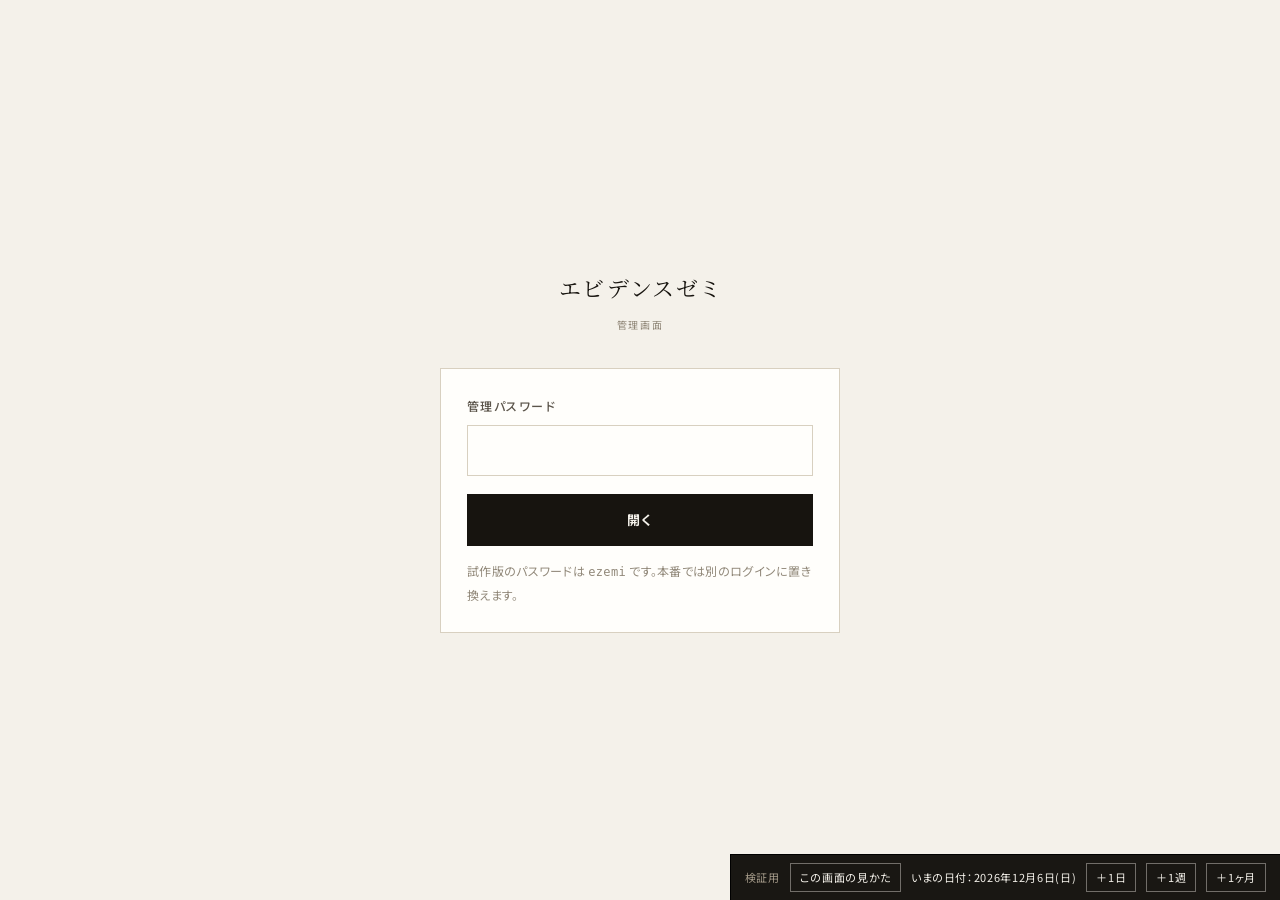
==== admin.html @ 9f8062d6 "CSS/JSにキャッシュ対策の版番号を付け、bump.sh を追加 GitHub Pages が静的ファイルを10分キャッシュするため、更新を push しても 先方の画面で新旧のファイルが混ざること" ====
<!doctype html>
<html lang="ja">
<head>
<meta charset="utf-8">
<meta name="viewport" content="width=device-width,initial-scale=1">
<title>管理画面｜エビデンスゼミ</title>
<meta name="robots" content="noindex">
<link rel="stylesheet" href="assets/css/tokens.css?v=202608251137">
<link rel="stylesheet" href="assets/css/app.css?v=202608251137">
</head>
<body>
<div id="root"></div>

<script src="assets/js/data.js?v=202608251137"></script>
<script src="assets/js/store.js?v=202608251137"></script>
<script src="assets/js/domain.js?v=202608251137"></script>
<script src="assets/js/ui.js?v=202608251137"></script>
<script src="assets/js/demo.js?v=202608251137"></script>
<script src="assets/js/admin.js?v=202608251137"></script>
</body>
</html>
---- assets/css/tokens.css ----
/* ============================================================
   エビデンスゼミ ─ 共通トークン
   紙・墨・朱。角丸なし。色は足さずコントラストと余白で解く。
   ============================================================ */
@import url('https://fonts.googleapis.com/css2?family=Noto+Sans+JP:wght@400;500;700&family=Noto+Serif+JP:wght@500;600;700&display=swap');

:root{
  /* 面 */
  --paper:#f4f1ea;
  --card:#fffefb;
  --card-2:#faf7f0;
  --ink-plate:#191713;

  /* 文字 */
  --ink:#17140f;
  --ink-2:#5b544a;
  --ink-3:#918879;
  --ink-inv:#f4f1ea;

  /* 罫 */
  --rule:#d8d0c0;
  --rule-strong:#17140f;
  --rule-faint:#e8e2d6;

  /* 朱（落款）── 注意・限定・締切だけに使う */
  --seal:#9c2b1c;
  --seal-2:#c4634f;
  --seal-bg:#f6e7e3;

  /* 藍 ── 進行中・解錠済みの標 */
  --indigo:#1f3a4d;
  --indigo-bg:#e6ecf0;

  --ok:#2f5d3a;
  --ok-bg:#e6efe7;
  --warn:#7a5a12;
  --warn-bg:#f6efdc;

  --sans:'Noto Sans JP',-apple-system,BlinkMacSystemFont,'Hiragino Sans','Yu Gothic',sans-serif;
  --serif:'Noto Serif JP','Hiragino Mincho ProN','Yu Mincho',serif;
  --mono:ui-monospace,SFMono-Regular,'SF Mono',Menlo,monospace;

  --w:1120px;
  --w-narrow:760px;
}

*{box-sizing:border-box;margin:0;padding:0}
html{-webkit-text-size-adjust:100%}
body{
  font-family:var(--sans);
  background:var(--paper);
  color:var(--ink);
  font-size:15px;
  line-height:1.9;
  letter-spacing:.02em;
  font-feature-settings:'palt' 1;
}
img{max-width:100%;display:block}
a{color:inherit}
button,input,select,textarea{font:inherit;color:inherit;letter-spacing:inherit}
table{border-collapse:collapse;width:100%}

/* ---------- 見出し ---------- */
h1,h2,h3,h4{font-family:var(--serif);font-weight:600;line-height:1.5;letter-spacing:.06em}
.ttl-l{font-size:clamp(26px,4.2vw,40px)}
.ttl-m{font-size:clamp(20px,2.6vw,26px)}
.ttl-s{font-size:17px}
.bar-ttl{padding-bottom:14px;position:relative;margin-bottom:26px}
.bar-ttl::after{content:'';position:absolute;left:0;bottom:0;width:52px;height:2px;background:var(--ink)}
.eyebrow{font-size:11px;letter-spacing:.28em;color:var(--ink-3);font-weight:500;display:block;margin-bottom:12px}

/* ---------- 区切り ---------- */
.rule{height:1px;background:var(--rule);border:0}
.rule-strong{height:1px;background:var(--rule-strong);border:0}

/* ---------- 面 ---------- */
.card{background:var(--card);border:1px solid var(--rule);padding:26px}
.card-flat{background:var(--card-2);border:1px solid var(--rule-faint);padding:20px}

/* ---------- ボタン ---------- */
.btn{
  display:inline-flex;align-items:center;justify-content:center;gap:8px;
  border:1px solid var(--ink);background:transparent;color:var(--ink);
  padding:13px 30px;font-size:13px;font-weight:700;letter-spacing:.1em;
  cursor:pointer;border-radius:0;transition:background .15s,color .15s;
  text-decoration:none;white-space:nowrap;
}
.btn:hover{background:var(--ink);color:var(--ink-inv)}
.btn-fill{background:var(--ink);color:var(--ink-inv)}
.btn-fill:hover{background:#3a342b}
.btn-seal{border-color:var(--seal);color:var(--seal)}
.btn-seal:hover{background:var(--seal);color:#fff}
.btn-s{padding:8px 16px;font-size:12px;letter-spacing:.06em}
.btn-xs{padding:5px 11px;font-size:11px;letter-spacing:.04em;font-weight:500}
.btn:disabled{opacity:.32;cursor:not-allowed}
.btn:disabled:hover{background:transparent;color:var(--ink)}
.btn-ghost{border-color:var(--rule);color:var(--ink-2);font-weight:500}
.btn-ghost:hover{background:var(--ink);color:var(--ink-inv);border-color:var(--ink)}

/* ---------- 標（バッジ） ---------- */
.tag{
  display:inline-block;font-size:11px;letter-spacing:.1em;font-weight:500;
  padding:3px 9px;border:1px solid var(--rule);color:var(--ink-2);background:var(--card);
  white-space:nowrap;line-height:1.7;
}
.tag-seal{border-color:var(--seal);color:var(--seal);background:var(--seal-bg)}
.tag-indigo{border-color:var(--indigo);color:var(--indigo);background:var(--indigo-bg)}
.tag-ok{border-color:var(--ok);color:var(--ok);background:var(--ok-bg)}
.tag-warn{border-color:var(--warn);color:var(--warn);background:var(--warn-bg)}
.tag-dim{color:var(--ink-3);border-style:dashed}

/* ---------- 入力 ---------- */
.field{display:block;margin-bottom:18px}
.field > .lbl{display:block;font-size:12px;letter-spacing:.12em;color:var(--ink-2);margin-bottom:7px;font-weight:500}
.field .hint{font-size:12px;color:var(--ink-3);line-height:1.7;margin-top:6px}
input[type=text],input[type=email],input[type=number],input[type=password],
input[type=date],input[type=datetime-local],select,textarea{
  width:100%;background:var(--card);border:1px solid var(--rule);
  padding:11px 13px;font-size:14px;border-radius:0;outline:none;
}
input:focus,select:focus,textarea:focus{border-color:var(--ink)}
textarea{line-height:1.9;resize:vertical;min-height:120px}
.check{display:flex;gap:10px;align-items:flex-start;cursor:pointer;font-size:13px;line-height:1.8}
.check input{margin-top:5px;flex:0 0 auto;accent-color:var(--ink)}

/* ---------- 表 ---------- */
.tbl{font-size:13px;background:var(--card)}
.tbl th{
  text-align:left;font-weight:500;font-size:11px;letter-spacing:.12em;color:var(--ink-2);
  padding:10px 12px;border-bottom:1px solid var(--rule-strong);white-space:nowrap;
}
.tbl td{padding:11px 12px;border-bottom:1px solid var(--rule-faint);vertical-align:middle}
.tbl tbody tr:hover{background:var(--card-2)}
.tbl .num{font-variant-numeric:tabular-nums;text-align:right;font-family:var(--mono);font-size:12px}

/* ---------- 汎用 ---------- */
.muted{color:var(--ink-3)}
.small{font-size:12px;line-height:1.8}
.mono{font-family:var(--mono);font-variant-numeric:tabular-nums}
.row{display:flex;gap:12px;align-items:center;flex-wrap:wrap}
.row-between{display:flex;gap:12px;align-items:center;justify-content:space-between;flex-wrap:wrap}
.stack-s > * + *{margin-top:10px}
.stack > * + *{margin-top:20px}
.stack-l > * + *{margin-top:40px}
.wrap{max-width:var(--w);margin:0 auto;padding:0 24px}
.wrap-narrow{max-width:var(--w-narrow);margin:0 auto;padding:0 24px}
.center{text-align:center}
.grid-2{display:grid;grid-template-columns:repeat(auto-fit,minmax(280px,1fr));gap:20px}
.grid-3{display:grid;grid-template-columns:repeat(auto-fit,minmax(240px,1fr));gap:20px}
.hidden{display:none !important}

/* ---------- 通知トースト ---------- */
#toast{position:fixed;left:50%;bottom:28px;transform:translateX(-50%);z-index:200;display:flex;flex-direction:column;gap:8px;align-items:center;pointer-events:none}
.toast{background:var(--ink-plate);color:var(--ink-inv);padding:12px 22px;font-size:13px;letter-spacing:.04em;border:1px solid var(--ink-plate);max-width:90vw}
.toast.seal{background:var(--seal);border-color:var(--seal)}

/* ---------- モーダル ---------- */
.modal-bg{position:fixed;inset:0;background:rgba(23,20,15,.55);z-index:150;display:flex;align-items:center;justify-content:center;padding:20px;overflow:auto}
.modal{background:var(--card);border:1px solid var(--ink);max-width:620px;width:100%;padding:30px;max-height:88vh;overflow:auto}
.modal-wide{max-width:920px}

/* ---------- 検証用バー（本番では外す） ---------- */
#devbar{
  position:fixed;right:0;bottom:0;z-index:180;background:var(--ink-plate);color:var(--ink-inv);
  font-size:11px;letter-spacing:.06em;display:flex;align-items:center;gap:10px;padding:8px 14px;
  border-top:1px solid #000;border-left:1px solid #000;
}
#devbar button{background:transparent;border:1px solid rgba(244,241,234,.4);color:inherit;font-size:11px;padding:3px 9px;cursor:pointer}
#devbar button:hover{background:rgba(244,241,234,.15)}
#devbar .dev-lbl{color:#a49a89}

@media print{#devbar,.no-print{display:none !important}}
---- assets/css/app.css ----
/* ============================================================
   会員側 ＋ 管理画面 の共通レイアウト
   ============================================================ */
.app{display:grid;grid-template-columns:236px 1fr;min-height:100vh}
.side{
  background:var(--ink-plate);color:#c8bfae;padding:26px 0 90px;
  position:sticky;top:0;height:100vh;overflow:auto;
}
.side .brand{padding:0 22px 22px;display:block;text-decoration:none;border-bottom:1px solid rgba(255,255,255,.09);margin-bottom:16px}
.side .brand .bn{color:#fff;font-family:var(--serif);font-size:17px;letter-spacing:.14em;display:block}
.side .brand .bs{font-size:10px;letter-spacing:.16em;color:#8b8172;display:block;margin-top:4px}
.side-grp{padding:14px 22px 6px;font-size:10px;letter-spacing:.2em;color:#7d7365}
.side a.nav{
  display:flex;align-items:center;justify-content:space-between;gap:8px;
  padding:11px 22px;font-size:13px;color:#c8bfae;text-decoration:none;border-left:2px solid transparent;
}
.side a.nav:hover{background:rgba(255,255,255,.05);color:#fff}
.side a.nav.on{background:rgba(255,255,255,.09);color:#fff;border-left-color:var(--seal-2)}
.side a.nav .n{font-family:var(--mono);font-size:10px;background:var(--seal);color:#fff;padding:1px 6px;line-height:1.7}
.side-foot{position:absolute;bottom:0;left:0;right:0;padding:16px 22px;border-top:1px solid rgba(255,255,255,.09);background:var(--ink-plate)}
.side-foot .who{font-size:12px;color:#fff;margin-bottom:2px}
.side-foot .st{font-size:10.5px;color:#8b8172}
.side-foot a{font-size:11px;color:#8b8172;text-decoration:none}
.side-foot a:hover{color:#fff;text-decoration:underline}

.main{padding:34px 40px 110px;max-width:1080px}
.pagehead{margin-bottom:30px}
.pagehead h1{font-size:23px;letter-spacing:.06em}
.pagehead p{font-size:13px;color:var(--ink-2);margin-top:8px;max-width:52em;line-height:1.95}

.mobile-head{display:none}

/* ---------- 今週やること ---------- */
.todo{border:1px solid var(--rule-strong);background:var(--card)}
.todo-item{display:flex;gap:16px;align-items:flex-start;padding:18px 22px;border-bottom:1px solid var(--rule-faint)}
.todo-item:last-child{border-bottom:0}
.todo-item .mk{width:20px;height:20px;border:1px solid var(--ink);flex:0 0 auto;margin-top:2px;display:flex;align-items:center;justify-content:center;font-size:12px}
.todo-item.done .mk{background:var(--ink);color:var(--ink-inv)}
.todo-item.done .tx h4{text-decoration:line-through;color:var(--ink-3)}
.todo-item .tx{flex:1}
.todo-item .tx h4{font-family:var(--sans);font-size:14px;font-weight:500;margin-bottom:3px}
.todo-item .tx p{font-size:12.5px;color:var(--ink-2);line-height:1.9}

/* ---------- 統計 ---------- */
.stats{display:grid;grid-template-columns:repeat(auto-fit,minmax(150px,1fr));border:1px solid var(--rule);background:var(--card)}
.stat{padding:20px 22px;border-right:1px solid var(--rule-faint)}
.stat:last-child{border-right:0}
.stat .k{font-size:11px;letter-spacing:.12em;color:var(--ink-3);margin-bottom:8px}
.stat .v{font-family:var(--serif);font-size:26px;font-weight:600;line-height:1.2}
.stat .v small{font-size:12px;font-family:var(--sans);color:var(--ink-3);margin-left:4px;font-weight:400}

/* ---------- 講座 ---------- */
.lesson{border:1px solid var(--rule);background:var(--card);margin-bottom:14px}
.lesson.locked{background:transparent;border-style:dashed;border-color:var(--rule)}
.lesson-head{display:flex;gap:18px;align-items:flex-start;padding:20px 24px;cursor:pointer}
.lesson-head .no{font-family:var(--mono);font-size:11px;letter-spacing:.14em;color:var(--ink-3);padding-top:4px;width:52px;flex:0 0 auto}
.lesson-head .ti{flex:1}
.lesson-head h3{font-size:16px;margin-bottom:5px}
.lesson.locked h3{color:var(--ink-3)}
.lesson-head p{font-size:12.5px;color:var(--ink-2);line-height:1.85}
.lesson-head .rt{flex:0 0 auto;display:flex;gap:8px;align-items:center;padding-top:2px}
.lesson-body{border-top:1px solid var(--rule-faint);padding:24px;display:none}
.lesson.open .lesson-body{display:block}
.video-ph{
  aspect-ratio:16/9;background:var(--ink-plate);color:#7d7365;display:flex;align-items:center;justify-content:center;
  flex-direction:column;gap:10px;font-size:12px;letter-spacing:.1em;margin-bottom:22px;text-align:center;padding:20px;
}
.video-ph .big{font-family:var(--serif);color:#c8bfae;font-size:17px;letter-spacing:.14em}
.task-box{background:var(--card-2);border:1px solid var(--rule);padding:22px}
.task-box .lbl-h{font-size:11px;letter-spacing:.16em;color:var(--seal);margin-bottom:10px}
.task-box .q{font-size:13.5px;line-height:2;margin-bottom:18px}

/* ---------- 配信 ---------- */
.post{border:1px solid var(--rule);background:var(--card);padding:24px;margin-bottom:14px}
.post .meta{display:flex;gap:10px;align-items:center;margin-bottom:12px;flex-wrap:wrap}
.post .dt{font-family:var(--mono);font-size:11px;color:var(--ink-3)}
.post h3{font-size:16px;margin-bottom:10px;line-height:1.65}
.post .bd{font-size:13.5px;color:var(--ink-2);line-height:2.05}
.post .media{margin-top:16px;background:var(--card-2);border:1px solid var(--rule-faint);padding:14px 16px;font-size:12px;color:var(--ink-3);display:flex;gap:10px;align-items:center}
.expired-note{border:1px dashed var(--rule);padding:20px 22px;font-size:12.5px;color:var(--ink-3);line-height:1.95;background:transparent}

/* ---------- 教材 ---------- */
.mat{display:flex;gap:16px;align-items:center;padding:16px 20px;border:1px solid var(--rule);background:var(--card);margin-bottom:10px}
.mat .ic{width:34px;height:42px;border:1px solid var(--ink);display:flex;align-items:center;justify-content:center;font-family:var(--mono);font-size:9px;letter-spacing:.06em;flex:0 0 auto}
.mat .tx{flex:1}
.mat .tx h4{font-family:var(--sans);font-size:14px;font-weight:500;margin-bottom:2px}
.mat .tx p{font-size:12px;color:var(--ink-3)}

/* ---------- 履歴リスト ---------- */
.hist{border-top:1px solid var(--rule-strong)}
.hist-item{padding:18px 4px;border-bottom:1px solid var(--rule-faint)}
.hist-item .h{display:flex;gap:12px;align-items:center;margin-bottom:8px;flex-wrap:wrap}
.hist-item .b{font-size:13px;color:var(--ink-2);line-height:1.95;white-space:pre-wrap}

/* ---------- ログイン ---------- */
.login-wrap{min-height:100vh;display:flex;align-items:center;justify-content:center;padding:24px}
.login-box{width:100%;max-width:400px}
.login-box .brand{display:block;text-align:center;margin-bottom:34px;text-decoration:none}
.login-box .brand .bn{font-family:var(--serif);font-size:22px;letter-spacing:.16em;display:block}
.login-box .brand .bs{font-size:10px;letter-spacing:.16em;color:var(--ink-3);margin-top:6px;display:block}

/* ---------- 管理画面 ---------- */
.adm-toolbar{display:flex;gap:10px;align-items:center;flex-wrap:wrap;margin-bottom:20px}
.adm-toolbar input[type=text]{width:auto;min-width:220px;padding:8px 12px;font-size:13px}
.adm-toolbar select{width:auto;padding:8px 12px;font-size:13px}
.matrix td,.matrix th{text-align:center}
.matrix td:first-child,.matrix th:first-child{text-align:left}
.cellmark{display:inline-block;width:22px;height:22px;line-height:22px;font-size:11px;border:1px solid var(--rule)}
.cellmark.yes{background:var(--ink);color:var(--ink-inv);border-color:var(--ink)}
.cellmark.no{color:var(--ink-3);border-style:dashed}
.inbox-item{padding:14px 18px;border:1px solid var(--rule);background:var(--card);margin-bottom:8px;display:flex;gap:14px;align-items:flex-start}
.inbox-item.unread{border-left:2px solid var(--seal)}
.inbox-item .tx{flex:1}
.inbox-item h4{font-family:var(--sans);font-size:13.5px;font-weight:500;margin-bottom:3px}
.inbox-item p{font-size:12.5px;color:var(--ink-2);line-height:1.85}
.inbox-item .dt{font-family:var(--mono);font-size:10.5px;color:var(--ink-3);white-space:nowrap}
.setting-grid{display:grid;grid-template-columns:repeat(auto-fit,minmax(260px,1fr));gap:22px}

@media (max-width:900px){
  .app{grid-template-columns:1fr}
  .side{position:fixed;left:0;top:0;bottom:0;width:236px;z-index:120;transform:translateX(-100%);transition:transform .2s;height:100vh}
  .side.open{transform:none}
  .mobile-head{display:flex;align-items:center;gap:14px;padding:14px 20px;border-bottom:1px solid var(--rule);position:sticky;top:0;background:var(--paper);z-index:90}
  .mobile-head button{background:none;border:1px solid var(--rule);padding:7px 12px;font-size:12px;cursor:pointer}
  .main{padding:22px 20px 110px}
  .stat{border-right:0;border-bottom:1px solid var(--rule-faint)}
}
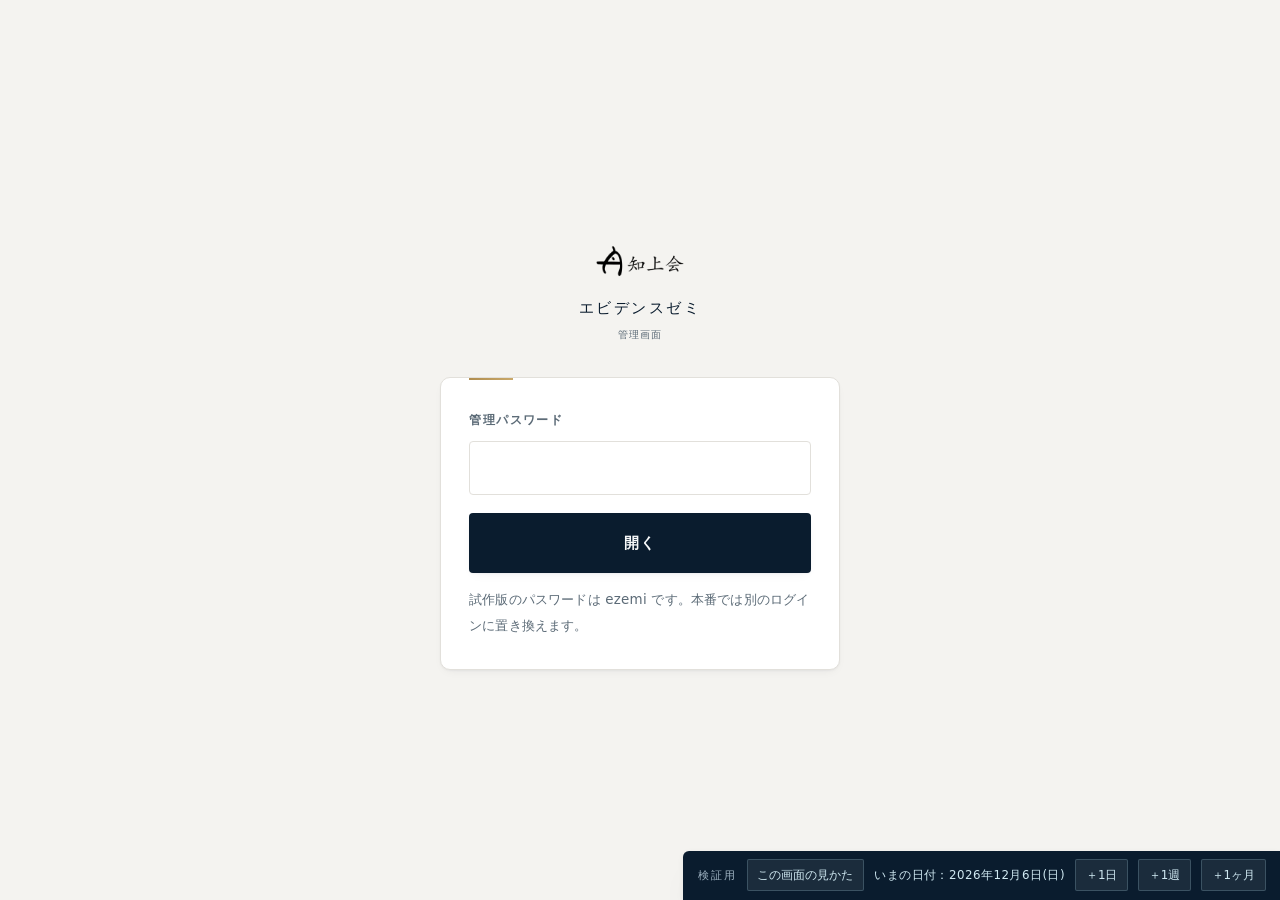
==== commit 837e4bb5: "知上会コーポレートサイトと同じデザイン体系に揃えた 運営会社が同じなので、chijokai-site の設計をそのまま持ってきた。 色・角丸・影・書体・ボタンの役割分担・カードの形はあちらから写し、 " ====
--- a/admin.html
+++ b/admin.html
@@ -4,18 +4,20 @@
 <meta charset="utf-8">
 <meta name="viewport" content="width=device-width,initial-scale=1">
 <title>管理画面｜エビデンスゼミ</title>
-<meta name="robots" content="noindex">
-<link rel="stylesheet" href="assets/css/tokens.css?v=202608251137">
-<link rel="stylesheet" href="assets/css/app.css?v=202608251137">
+<meta name="robots" content="noindex,nofollow">
+<link rel="icon" href="assets/img/favicon.png">
+<link rel="apple-touch-icon" href="assets/img/apple-touch-icon.png">
+<link rel="stylesheet" href="assets/css/tokens.css?v=202608251152">
+<link rel="stylesheet" href="assets/css/app.css?v=202608251152">
 </head>
 <body>
 <div id="root"></div>
 
-<script src="assets/js/data.js?v=202608251137"></script>
-<script src="assets/js/store.js?v=202608251137"></script>
-<script src="assets/js/domain.js?v=202608251137"></script>
-<script src="assets/js/ui.js?v=202608251137"></script>
-<script src="assets/js/demo.js?v=202608251137"></script>
-<script src="assets/js/admin.js?v=202608251137"></script>
+<script src="assets/js/data.js?v=202608251152"></script>
+<script src="assets/js/store.js?v=202608251152"></script>
+<script src="assets/js/domain.js?v=202608251152"></script>
+<script src="assets/js/ui.js?v=202608251152"></script>
+<script src="assets/js/demo.js?v=202608251152"></script>
+<script src="assets/js/admin.js?v=202608251152"></script>
 </body>
 </html>
--- a/assets/css/tokens.css
+++ b/assets/css/tokens.css
@@ -1,172 +1,333 @@
-/* ============================================================
-   エビデンスゼミ ─ 共通トークン
-   紙・墨・朱。角丸なし。色は足さずコントラストと余白で解く。
-   ============================================================ */
-@import url('https://fonts.googleapis.com/css2?family=Noto+Sans+JP:wght@400;500;700&family=Noto+Serif+JP:wght@500;600;700&display=swap');
-
-:root{
-  /* 面 */
-  --paper:#f4f1ea;
-  --card:#fffefb;
-  --card-2:#faf7f0;
-  --ink-plate:#191713;
-
-  /* 文字 */
-  --ink:#17140f;
-  --ink-2:#5b544a;
-  --ink-3:#918879;
-  --ink-inv:#f4f1ea;
-
-  /* 罫 */
-  --rule:#d8d0c0;
-  --rule-strong:#17140f;
-  --rule-faint:#e8e2d6;
-
-  /* 朱（落款）── 注意・限定・締切だけに使う */
-  --seal:#9c2b1c;
-  --seal-2:#c4634f;
-  --seal-bg:#f6e7e3;
-
-  /* 藍 ── 進行中・解錠済みの標 */
-  --indigo:#1f3a4d;
-  --indigo-bg:#e6ecf0;
-
-  --ok:#2f5d3a;
-  --ok-bg:#e6efe7;
-  --warn:#7a5a12;
-  --warn-bg:#f6efdc;
-
-  --sans:'Noto Sans JP',-apple-system,BlinkMacSystemFont,'Hiragino Sans','Yu Gothic',sans-serif;
-  --serif:'Noto Serif JP','Hiragino Mincho ProN','Yu Mincho',serif;
-  --mono:ui-monospace,SFMono-Regular,'SF Mono',Menlo,monospace;
-
-  --w:1120px;
-  --w-narrow:760px;
-}
-
-*{box-sizing:border-box;margin:0;padding:0}
-html{-webkit-text-size-adjust:100%}
-body{
-  font-family:var(--sans);
-  background:var(--paper);
-  color:var(--ink);
-  font-size:15px;
-  line-height:1.9;
-  letter-spacing:.02em;
-  font-feature-settings:'palt' 1;
-}
-img{max-width:100%;display:block}
-a{color:inherit}
-button,input,select,textarea{font:inherit;color:inherit;letter-spacing:inherit}
-table{border-collapse:collapse;width:100%}
-
-/* ---------- 見出し ---------- */
-h1,h2,h3,h4{font-family:var(--serif);font-weight:600;line-height:1.5;letter-spacing:.06em}
-.ttl-l{font-size:clamp(26px,4.2vw,40px)}
-.ttl-m{font-size:clamp(20px,2.6vw,26px)}
-.ttl-s{font-size:17px}
-.bar-ttl{padding-bottom:14px;position:relative;margin-bottom:26px}
-.bar-ttl::after{content:'';position:absolute;left:0;bottom:0;width:52px;height:2px;background:var(--ink)}
-.eyebrow{font-size:11px;letter-spacing:.28em;color:var(--ink-3);font-weight:500;display:block;margin-bottom:12px}
-
-/* ---------- 区切り ---------- */
-.rule{height:1px;background:var(--rule);border:0}
-.rule-strong{height:1px;background:var(--rule-strong);border:0}
-
-/* ---------- 面 ---------- */
-.card{background:var(--card);border:1px solid var(--rule);padding:26px}
-.card-flat{background:var(--card-2);border:1px solid var(--rule-faint);padding:20px}
-
-/* ---------- ボタン ---------- */
-.btn{
-  display:inline-flex;align-items:center;justify-content:center;gap:8px;
-  border:1px solid var(--ink);background:transparent;color:var(--ink);
-  padding:13px 30px;font-size:13px;font-weight:700;letter-spacing:.1em;
-  cursor:pointer;border-radius:0;transition:background .15s,color .15s;
-  text-decoration:none;white-space:nowrap;
-}
-.btn:hover{background:var(--ink);color:var(--ink-inv)}
-.btn-fill{background:var(--ink);color:var(--ink-inv)}
-.btn-fill:hover{background:#3a342b}
-.btn-seal{border-color:var(--seal);color:var(--seal)}
-.btn-seal:hover{background:var(--seal);color:#fff}
-.btn-s{padding:8px 16px;font-size:12px;letter-spacing:.06em}
-.btn-xs{padding:5px 11px;font-size:11px;letter-spacing:.04em;font-weight:500}
-.btn:disabled{opacity:.32;cursor:not-allowed}
-.btn:disabled:hover{background:transparent;color:var(--ink)}
-.btn-ghost{border-color:var(--rule);color:var(--ink-2);font-weight:500}
-.btn-ghost:hover{background:var(--ink);color:var(--ink-inv);border-color:var(--ink)}
-
-/* ---------- 標（バッジ） ---------- */
-.tag{
-  display:inline-block;font-size:11px;letter-spacing:.1em;font-weight:500;
-  padding:3px 9px;border:1px solid var(--rule);color:var(--ink-2);background:var(--card);
-  white-space:nowrap;line-height:1.7;
-}
-.tag-seal{border-color:var(--seal);color:var(--seal);background:var(--seal-bg)}
-.tag-indigo{border-color:var(--indigo);color:var(--indigo);background:var(--indigo-bg)}
-.tag-ok{border-color:var(--ok);color:var(--ok);background:var(--ok-bg)}
-.tag-warn{border-color:var(--warn);color:var(--warn);background:var(--warn-bg)}
-.tag-dim{color:var(--ink-3);border-style:dashed}
-
-/* ---------- 入力 ---------- */
-.field{display:block;margin-bottom:18px}
-.field > .lbl{display:block;font-size:12px;letter-spacing:.12em;color:var(--ink-2);margin-bottom:7px;font-weight:500}
-.field .hint{font-size:12px;color:var(--ink-3);line-height:1.7;margin-top:6px}
-input[type=text],input[type=email],input[type=number],input[type=password],
-input[type=date],input[type=datetime-local],select,textarea{
-  width:100%;background:var(--card);border:1px solid var(--rule);
-  padding:11px 13px;font-size:14px;border-radius:0;outline:none;
-}
-input:focus,select:focus,textarea:focus{border-color:var(--ink)}
-textarea{line-height:1.9;resize:vertical;min-height:120px}
-.check{display:flex;gap:10px;align-items:flex-start;cursor:pointer;font-size:13px;line-height:1.8}
-.check input{margin-top:5px;flex:0 0 auto;accent-color:var(--ink)}
-
-/* ---------- 表 ---------- */
-.tbl{font-size:13px;background:var(--card)}
-.tbl th{
-  text-align:left;font-weight:500;font-size:11px;letter-spacing:.12em;color:var(--ink-2);
-  padding:10px 12px;border-bottom:1px solid var(--rule-strong);white-space:nowrap;
-}
-.tbl td{padding:11px 12px;border-bottom:1px solid var(--rule-faint);vertical-align:middle}
-.tbl tbody tr:hover{background:var(--card-2)}
-.tbl .num{font-variant-numeric:tabular-nums;text-align:right;font-family:var(--mono);font-size:12px}
-
-/* ---------- 汎用 ---------- */
-.muted{color:var(--ink-3)}
-.small{font-size:12px;line-height:1.8}
-.mono{font-family:var(--mono);font-variant-numeric:tabular-nums}
-.row{display:flex;gap:12px;align-items:center;flex-wrap:wrap}
-.row-between{display:flex;gap:12px;align-items:center;justify-content:space-between;flex-wrap:wrap}
-.stack-s > * + *{margin-top:10px}
-.stack > * + *{margin-top:20px}
-.stack-l > * + *{margin-top:40px}
-.wrap{max-width:var(--w);margin:0 auto;padding:0 24px}
-.wrap-narrow{max-width:var(--w-narrow);margin:0 auto;padding:0 24px}
-.center{text-align:center}
-.grid-2{display:grid;grid-template-columns:repeat(auto-fit,minmax(280px,1fr));gap:20px}
-.grid-3{display:grid;grid-template-columns:repeat(auto-fit,minmax(240px,1fr));gap:20px}
-.hidden{display:none !important}
-
-/* ---------- 通知トースト ---------- */
-#toast{position:fixed;left:50%;bottom:28px;transform:translateX(-50%);z-index:200;display:flex;flex-direction:column;gap:8px;align-items:center;pointer-events:none}
-.toast{background:var(--ink-plate);color:var(--ink-inv);padding:12px 22px;font-size:13px;letter-spacing:.04em;border:1px solid var(--ink-plate);max-width:90vw}
-.toast.seal{background:var(--seal);border-color:var(--seal)}
-
-/* ---------- モーダル ---------- */
-.modal-bg{position:fixed;inset:0;background:rgba(23,20,15,.55);z-index:150;display:flex;align-items:center;justify-content:center;padding:20px;overflow:auto}
-.modal{background:var(--card);border:1px solid var(--ink);max-width:620px;width:100%;padding:30px;max-height:88vh;overflow:auto}
-.modal-wide{max-width:920px}
-
-/* ---------- 検証用バー（本番では外す） ---------- */
-#devbar{
-  position:fixed;right:0;bottom:0;z-index:180;background:var(--ink-plate);color:var(--ink-inv);
-  font-size:11px;letter-spacing:.06em;display:flex;align-items:center;gap:10px;padding:8px 14px;
-  border-top:1px solid #000;border-left:1px solid #000;
-}
-#devbar button{background:transparent;border:1px solid rgba(244,241,234,.4);color:inherit;font-size:11px;padding:3px 9px;cursor:pointer}
-#devbar button:hover{background:rgba(244,241,234,.15)}
-#devbar .dev-lbl{color:#a49a89}
-
-@media print{#devbar,.no-print{display:none !important}}
+/* =====================================================================
+   エビデンスゼミ — 共通トークン
+
+   運営は株式会社知上会。コーポレートサイト（chijokai-site）と
+   同じ設計体系に揃えてある。色・角丸・影・書体・余白はあちらから写した。
+   トークン名も原則そのままなので、片方を直したらもう片方も追随させること。
+
+   ゼミ側の差分は3点だけ：
+     ・表紙の写真が海中の光（sea-light）で、本社サイトの夕暮れの海より明るい
+     ・薄地（--foam-2）のセクションを多めに使い、読み物としての紙面感を強める
+     ・講座の進み具合など、状態を示す色の役割を増やしている
+   ===================================================================== */
+
+/* ---------- 01. Reset ---------- */
+*, *::before, *::after { box-sizing: border-box; }
+html { -webkit-text-size-adjust: 100%; scroll-behavior: smooth; }
+body, h1, h2, h3, h4, p, ul, ol, li, figure, blockquote, dl, dd { margin: 0; }
+ul[class], ol[class] { list-style: none; padding: 0; }
+a { text-decoration: none; color: inherit; }
+img, svg { display: block; max-width: 100%; }
+picture { display: contents; }
+button { font: inherit; cursor: pointer; border: none; background: none; }
+input, textarea, select { font: inherit; color: inherit; }
+table { border-collapse: collapse; width: 100%; }
+
+/* ---------- 02. Design tokens ---------- */
+:root {
+  /* Ocean palette — 彩度を抑えた大人のネイビー基調 */
+  --deep:   #0a1c2e;
+  --deep-2: #12314b;
+  --ocean:  #1b4f6b;
+  --sea:    #2a6f8e;
+  --sea-2:  #3d8caa;
+  --aqua:   #8fb8c7;
+  --aqua-2: #b6d2dc;
+  --foam:   #f4f3f0;
+  --paper:  #faf9f7;
+  --foam-2: #ecebe7;
+  --sky:    #dce7ec;
+  --ink-3:  #b9bcc0;
+  --sea-ink: #1b4f6b;
+
+  /* 濃色面の文字色 */
+  --on-deep:       #eafaff;
+  --on-deep-body:  #cfe8f1;
+  --on-deep-muted: #a9cdda;
+  --on-deep-label: #9fb3c2;
+
+  /* Accent — くすんだ真鍮色 */
+  --sand:   #e8dcc8;
+  --gold:   #b08d4f;
+  --gold-2: #c9a86a;
+  --gold-ink: #7d6438;
+  --coral:  #b5714f;
+  --coral-2:#96593c;
+  --coral-ink: #8a4f34;
+  --green:  #2d6e55;
+
+  /* Ink */
+  --ink:   #1a2b38;
+  --ink-2: #45596a;
+  --muted: #5c6b77;
+  --line:  #e2e0db;
+  --white: #ffffff;
+
+  /* Radius */
+  --r-xs: 2px;
+  --r-s:  4px;
+  --r-m:  6px;
+  --r-l:  10px;
+
+  /* Spacing */
+  --sp-sec:    clamp(4.5rem, 8vw, 6.8rem);
+  --sp-sec-lg: clamp(6rem, 12vw, 10rem);
+
+  --lift-sm: 2px;
+  --lift:    3px;
+
+  --measure-title: 15em;
+  --measure-lead:  34em;
+  --measure-body:  40em;
+
+  --cell-pad-x:  clamp(1.3rem, 2.2vw, 1.85rem);
+  --cell-pad-y:  clamp(1.5rem, 2.4vw, 2rem);
+  --cell-radius: 10px;
+  --cell-rule:   44px;
+  --cell-line:   var(--line);
+  --cell-line-hover: rgba(27, 79, 107, .30);
+
+  --shadow-s:    0 1px 2px rgba(10,28,46,.04), 0 4px 12px -6px rgba(10,28,46,.10);
+  --shadow:      0 1px 3px rgba(10,28,46,.05), 0 12px 28px -14px rgba(10,28,46,.18);
+  --shadow-lift: 0 2px 6px rgba(10,28,46,.06), 0 20px 40px -18px rgba(10,28,46,.24);
+  --ring: 0 0 0 3px rgba(27, 79, 107, .22);
+
+  --maxw: 1180px;
+  --ease: cubic-bezier(.22, .61, .36, 1);
+
+  --font: "Hiragino Sans", "ヒラギノ角ゴシック", "Noto Sans JP",
+          -apple-system, BlinkMacSystemFont, "Segoe UI", "Yu Gothic",
+          system-ui, sans-serif;
+  --font-serif: "Hiragino Mincho ProN", "ヒラギノ明朝 ProN", "Yu Mincho",
+                "YuMincho", "Noto Serif JP", "Times New Roman", serif;
+  --font-en: "Optima", "Avenir Next", "Helvetica Neue", "Segoe UI", system-ui, sans-serif;
+}
+
+/* ---------- 03. Base ---------- */
+body {
+  font-family: var(--font);
+  color: var(--ink);
+  line-height: 1.95;
+  background: var(--paper);
+  overflow-x: hidden;
+  letter-spacing: .01em;
+  -webkit-font-smoothing: antialiased;
+  text-rendering: optimizeLegibility;
+}
+.wrap { width: min(100% - 2.4rem, var(--maxw)); margin-inline: auto; }
+.wrap-narrow { width: min(100% - 2.4rem, 820px); margin-inline: auto; }
+
+/* ---------- 04. Typography ---------- */
+h1, h2 {
+  font-family: var(--font-serif);
+  line-height: 1.42; letter-spacing: .04em; font-weight: 600;
+  font-feature-settings: "palt" 1;
+  word-break: auto-phrase;
+}
+h3, h4 {
+  line-height: 1.6; letter-spacing: .03em; font-weight: 600;
+  font-feature-settings: "palt" 1;
+  word-break: auto-phrase;
+}
+h1, h2, h3, h4 { text-wrap: balance; }
+p, li, dd, dt, summary { line-break: strict; }
+p, li, dd { text-wrap: pretty; }
+
+.ttl-l { font-size: clamp(1.9rem, 4.2vw, 2.9rem); font-weight: 500; color: var(--deep); line-height: 1.5; }
+.ttl-m { font-size: clamp(1.45rem, 3.2vw, 2.1rem); font-weight: 500; color: var(--deep); line-height: 1.55; }
+.ttl-s { font-family: var(--font-serif); font-size: 1.16rem; font-weight: 500; color: var(--deep); letter-spacing: .04em; }
+
+.eyebrow {
+  display: inline-flex; align-items: center; gap: .7em;
+  font-family: var(--font-en);
+  font-size: .7rem; font-weight: 600; letter-spacing: .3em;
+  color: var(--muted); text-transform: uppercase;
+}
+.eyebrow::before { content: ""; width: 20px; height: 1px; background: var(--ink-3); }
+
+/* 見出しの下の短い真鍮色の罫 */
+.bar-ttl { padding-bottom: .85rem; position: relative; margin-bottom: 1.6rem; }
+.bar-ttl::after {
+  content: ""; position: absolute; left: 0; bottom: 0;
+  width: var(--cell-rule); height: 2px;
+  background: linear-gradient(90deg, var(--gold), var(--gold-2));
+}
+
+.lead { font-size: 1rem; line-height: 2.05; color: var(--ink-2); max-width: var(--measure-lead); }
+.small { font-size: .84rem; line-height: 1.9; }
+.muted { color: var(--muted); }
+.mono, .num { font-variant-numeric: tabular-nums; font-feature-settings: "tnum" 1; }
+.mono { font-family: var(--font-en); letter-spacing: .02em; }
+.center { text-align: center; }
+.hidden { display: none !important; }
+
+.rule { height: 1px; background: var(--line); border: 0; }
+
+/* ---------- 05. Buttons ---------- */
+.btn {
+  --bg: var(--gold);
+  display: inline-flex; align-items: center; justify-content: center; gap: .55em;
+  padding: 1.05em 2.2em; border-radius: var(--r-s); font-weight: 600;
+  letter-spacing: .08em; font-size: .92rem;
+  color: var(--deep); background: var(--bg);
+  box-shadow: var(--shadow-s);
+  transition: transform .4s var(--ease), box-shadow .4s var(--ease), background .4s var(--ease);
+  position: relative; overflow: hidden; white-space: nowrap;
+}
+.btn::after {
+  content: ""; position: absolute; inset: 0;
+  background: linear-gradient(120deg, transparent 30%, rgba(255,255,255,.55), transparent 70%);
+  transform: translateX(-120%); transition: transform 0s .35s;
+}
+.btn:hover { transform: translateY(calc(var(--lift-sm) * -1)); box-shadow: var(--shadow); }
+.btn:hover::after { transform: translateX(120%); transition: transform .6s var(--ease); }
+.btn:active { transform: translateY(0); }
+
+.btn-fill { --bg: var(--deep); color: #f7f9fa; }
+.btn-fill:hover { --bg: var(--deep-2); }
+.btn-sea { --bg: var(--ocean); color: #fff; }
+.btn-ghost {
+  background: transparent; color: var(--deep);
+  box-shadow: inset 0 0 0 1px rgba(26,43,56,.28);
+}
+.btn-ghost:hover { background: rgba(26,43,56,.05); box-shadow: inset 0 0 0 1px rgba(26,43,56,.5); }
+.btn-ghost::after { content: none; }
+.btn-danger { --bg: transparent; color: var(--coral-ink); box-shadow: inset 0 0 0 1px rgba(181,113,79,.42); }
+.btn-danger:hover { --bg: var(--coral); color: #fff; box-shadow: var(--shadow-s); }
+
+.btn-s  { padding: .72em 1.4em; font-size: .84rem; letter-spacing: .05em; }
+.btn-xs { padding: .5em 1em; font-size: .76rem; letter-spacing: .03em; font-weight: 600; border-radius: var(--r-xs); }
+.btn:disabled { opacity: .38; cursor: not-allowed; transform: none; box-shadow: var(--shadow-s); }
+.btn:disabled::after { content: none; }
+
+/* ---------- 06. Tags ---------- */
+.tag {
+  display: inline-flex; align-self: flex-start; align-items: center; gap: .4em;
+  padding: .4em .9em; border-radius: var(--r-xs); font-size: .72rem; font-weight: 600;
+  letter-spacing: .04em; line-height: 1.6; white-space: nowrap;
+  background: rgba(27,79,107,.07); color: var(--ocean);
+  border: 1px solid rgba(27,79,107,.14);
+}
+.tag-sea   { background: rgba(27,79,107,.09); color: var(--ocean);      border-color: rgba(27,79,107,.22); }
+.tag-gold  { background: rgba(176,141,79,.10); color: var(--gold-ink);  border-color: rgba(176,141,79,.30); }
+.tag-alert { background: rgba(181,113,79,.09); color: var(--coral-ink); border-color: rgba(181,113,79,.26); }
+.tag-warn  { background: rgba(176,141,79,.10); color: var(--gold-ink);  border-color: rgba(176,141,79,.30); }
+.tag-ok    { background: rgba(45,110,85,.08);  color: var(--green);     border-color: rgba(45,110,85,.22); }
+.tag-dim   { background: transparent; color: var(--muted); border-color: var(--line); border-style: dashed; }
+
+/* ---------- 07. Cells / Cards ---------- */
+/* 白い面＋ヘアライン＋左端に揃えた真鍮色の短い罫。本社サイトと同じ形。 */
+.card {
+  position: relative; text-align: left;
+  background-color: var(--white);
+  background-image: linear-gradient(90deg, var(--gold), var(--gold-2));
+  background-repeat: no-repeat;
+  background-size: var(--cell-rule) 2px;
+  background-position: var(--cell-pad-x) 0;
+  border: 1px solid var(--cell-line);
+  border-radius: var(--cell-radius);
+  padding: var(--cell-pad-y) var(--cell-pad-x);
+  box-shadow: var(--shadow-s);
+}
+.card-flat {
+  background: var(--foam);
+  border: 1px solid var(--line);
+  border-radius: var(--r-m);
+  padding: 1.15rem 1.3rem;
+}
+
+/* ---------- 08. Forms ---------- */
+.field { display: block; margin-bottom: 1.15rem; }
+.field > .lbl {
+  display: block; font-size: .76rem; letter-spacing: .12em; font-weight: 600;
+  color: var(--muted); margin-bottom: .5rem;
+}
+.field .hint { font-size: .76rem; color: var(--muted); line-height: 1.8; margin-top: .45rem; }
+input[type=text], input[type=email], input[type=number], input[type=password],
+input[type=date], input[type=datetime-local], select, textarea {
+  width: 100%; background: var(--white); border: 1px solid var(--line);
+  padding: .78em .9em; font-size: .93rem; border-radius: var(--r-s); outline: none;
+  transition: border-color .25s, box-shadow .25s;
+}
+input:focus, select:focus, textarea:focus { border-color: var(--ocean); box-shadow: var(--ring); }
+textarea { line-height: 1.95; resize: vertical; min-height: 7.5rem; }
+.check { display: flex; gap: .65rem; align-items: flex-start; cursor: pointer; font-size: .88rem; line-height: 1.85; }
+.check input { margin-top: .42rem; flex: 0 0 auto; accent-color: var(--ocean); }
+
+/* ---------- 09. Tables ---------- */
+.tbl { font-size: .86rem; background: var(--white); border-radius: var(--r-m); overflow: hidden; }
+.tbl th {
+  text-align: left; font-weight: 600; font-size: .72rem; letter-spacing: .12em;
+  color: var(--muted); padding: .78rem .9rem; white-space: nowrap;
+  border-bottom: 1px solid var(--ink-3); background: var(--foam);
+}
+.tbl td { padding: .82rem .9rem; border-bottom: 1px solid var(--line); vertical-align: middle; }
+.tbl tbody tr:last-child td { border-bottom: 0; }
+.tbl tbody tr { transition: background .2s; }
+.tbl tbody tr:hover { background: rgba(27,79,107,.035); }
+.tbl .num { text-align: right; font-family: var(--font-en); }
+
+/* ---------- 10. Utilities ---------- */
+.row { display: flex; gap: .8rem; align-items: center; flex-wrap: wrap; }
+.row-between { display: flex; gap: .8rem; align-items: center; justify-content: space-between; flex-wrap: wrap; }
+.stack-s > * + * { margin-top: .6rem; }
+.stack   > * + * { margin-top: 1.2rem; }
+.stack-l > * + * { margin-top: 2.4rem; }
+.grid-2 { display: grid; grid-template-columns: repeat(auto-fit, minmax(17rem, 1fr)); gap: 1.3rem; }
+.grid-3 { display: grid; grid-template-columns: repeat(auto-fit, minmax(15rem, 1fr)); gap: 1.3rem; }
+
+/* ---------- 11. Toast ---------- */
+#toast {
+  position: fixed; left: 50%; bottom: 4.5rem; transform: translateX(-50%); z-index: 200;
+  display: flex; flex-direction: column; gap: .5rem; align-items: center; pointer-events: none;
+}
+.toast {
+  background: var(--deep); color: var(--on-deep); padding: .82em 1.5em;
+  font-size: .86rem; letter-spacing: .03em; border-radius: var(--r-s);
+  box-shadow: var(--shadow-lift); max-width: 90vw;
+  animation: toastIn .3s var(--ease) both;
+}
+.toast.alert { background: var(--coral-2); color: #fff; }
+@keyframes toastIn { from { opacity: 0; transform: translateY(8px); } to { opacity: 1; transform: none; } }
+
+/* ---------- 12. Modal ---------- */
+.modal-bg {
+  position: fixed; inset: 0; background: rgba(10,28,46,.55); backdrop-filter: blur(3px);
+  z-index: 150; display: flex; align-items: center; justify-content: center;
+  padding: 1.2rem; overflow: auto; animation: fadeIn .2s var(--ease) both;
+}
+.modal {
+  background: var(--paper); border: 1px solid var(--line); border-radius: var(--cell-radius);
+  max-width: 620px; width: 100%; padding: clamp(1.6rem, 3vw, 2.3rem);
+  max-height: 88vh; overflow: auto; box-shadow: var(--shadow-lift);
+  animation: modalIn .32s var(--ease) both;
+}
+.modal-wide { max-width: 940px; }
+@keyframes fadeIn { from { opacity: 0 } to { opacity: 1 } }
+@keyframes modalIn { from { opacity: 0; transform: translateY(12px) scale(.99) } to { opacity: 1; transform: none } }
+
+/* ---------- 13. 検証用バー（本番では外す） ---------- */
+#devbar {
+  position: fixed; right: 0; bottom: 0; z-index: 180;
+  background: var(--deep); color: var(--on-deep-body);
+  font-size: .74rem; letter-spacing: .04em;
+  display: flex; align-items: center; gap: .65rem; padding: .55rem .9rem;
+  border-top-left-radius: var(--r-m);
+  box-shadow: var(--shadow-lift);
+}
+#devbar .dev-lbl { color: var(--on-deep-label); font-family: var(--font-en); letter-spacing: .18em; font-size: .66rem; text-transform: uppercase; }
+#devbar button {
+  background: rgba(255,255,255,.07); border: 1px solid rgba(143,184,199,.28);
+  color: inherit; font-size: .74rem; padding: .28em .8em; border-radius: var(--r-xs);
+  transition: background .25s, border-color .25s;
+}
+#devbar button:hover { background: rgba(255,255,255,.16); border-color: rgba(143,184,199,.55); }
+
+/* ---------- 14. Focus / Selection ---------- */
+:focus-visible { outline: 2px solid var(--ocean); outline-offset: 3px; }
+::selection { background: rgba(176,141,79,.26); color: var(--deep); }
+
+@media (prefers-reduced-motion: reduce) {
+  *, *::before, *::after { animation-duration: .01ms !important; transition-duration: .01ms !important; scroll-behavior: auto !important; }
+}
+@media print { #devbar, .no-print { display: none !important; } }
--- a/assets/css/app.css
+++ b/assets/css/app.css
@@ -1,127 +1,210 @@
-/* ============================================================
-   会員側 ＋ 管理画面 の共通レイアウト
-   ============================================================ */
-.app{display:grid;grid-template-columns:236px 1fr;min-height:100vh}
-.side{
-  background:var(--ink-plate);color:#c8bfae;padding:26px 0 90px;
-  position:sticky;top:0;height:100vh;overflow:auto;
-}
-.side .brand{padding:0 22px 22px;display:block;text-decoration:none;border-bottom:1px solid rgba(255,255,255,.09);margin-bottom:16px}
-.side .brand .bn{color:#fff;font-family:var(--serif);font-size:17px;letter-spacing:.14em;display:block}
-.side .brand .bs{font-size:10px;letter-spacing:.16em;color:#8b8172;display:block;margin-top:4px}
-.side-grp{padding:14px 22px 6px;font-size:10px;letter-spacing:.2em;color:#7d7365}
-.side a.nav{
-  display:flex;align-items:center;justify-content:space-between;gap:8px;
-  padding:11px 22px;font-size:13px;color:#c8bfae;text-decoration:none;border-left:2px solid transparent;
-}
-.side a.nav:hover{background:rgba(255,255,255,.05);color:#fff}
-.side a.nav.on{background:rgba(255,255,255,.09);color:#fff;border-left-color:var(--seal-2)}
-.side a.nav .n{font-family:var(--mono);font-size:10px;background:var(--seal);color:#fff;padding:1px 6px;line-height:1.7}
-.side-foot{position:absolute;bottom:0;left:0;right:0;padding:16px 22px;border-top:1px solid rgba(255,255,255,.09);background:var(--ink-plate)}
-.side-foot .who{font-size:12px;color:#fff;margin-bottom:2px}
-.side-foot .st{font-size:10.5px;color:#8b8172}
-.side-foot a{font-size:11px;color:#8b8172;text-decoration:none}
-.side-foot a:hover{color:#fff;text-decoration:underline}
-
-.main{padding:34px 40px 110px;max-width:1080px}
-.pagehead{margin-bottom:30px}
-.pagehead h1{font-size:23px;letter-spacing:.06em}
-.pagehead p{font-size:13px;color:var(--ink-2);margin-top:8px;max-width:52em;line-height:1.95}
-
-.mobile-head{display:none}
+/* =====================================================================
+   会員側 ＋ 管理画面
+   サイドバーは本社サイトのヒーローと同じ深海色。中身は紙面。
+   ===================================================================== */
+.app { display: grid; grid-template-columns: 244px 1fr; min-height: 100vh; }
+
+/* ---------- サイドバー ---------- */
+.side {
+  background: var(--deep); color: var(--on-deep-body);
+  padding: 1.5rem 0 6rem; position: sticky; top: 0; height: 100vh; overflow: auto;
+}
+.side::before {
+  content: ""; position: absolute; inset: 0 auto 0 0; width: 100%;
+  background: linear-gradient(170deg, rgba(27,79,107,.55), transparent 55%);
+  pointer-events: none;
+}
+.side > * { position: relative; z-index: 1; }
+.side .brand { display: flex; align-items: center; gap: .55rem; padding: 0 1.3rem 1.3rem; border-bottom: 1px solid rgba(143,184,199,.18); margin-bottom: .9rem; }
+.side .brand__logo { height: 26px; width: auto; filter: invert(1) brightness(1.7); }
+.side .brand__sub { font-family: var(--font-serif); font-size: .78rem; letter-spacing: .12em; color: #fff; padding-left: .6rem; border-left: 1px solid rgba(143,184,199,.28); line-height: 1.35; }
+.side .brand__sub small { display: block; font-family: var(--font); font-size: .56rem; letter-spacing: .1em; color: var(--on-deep-label); }
+
+.side-grp { padding: .9rem 1.3rem .35rem; font-family: var(--font-en); font-size: .6rem; letter-spacing: .22em; text-transform: uppercase; color: var(--on-deep-label); }
+.side a.nav {
+  display: flex; align-items: center; justify-content: space-between; gap: .5rem;
+  padding: .68rem 1.3rem; font-size: .86rem; color: var(--on-deep-body);
+  border-left: 2px solid transparent; transition: background .25s, color .25s, border-color .25s;
+}
+.side a.nav:hover { background: rgba(255,255,255,.06); color: #fff; }
+.side a.nav.on { background: rgba(255,255,255,.10); color: #fff; border-left-color: var(--gold-2); }
+.side a.nav .n {
+  font-family: var(--font-en); font-size: .64rem; background: var(--coral); color: #fff;
+  padding: .1em .5em; border-radius: 999px; line-height: 1.7;
+}
+.side-foot {
+  position: absolute; bottom: 0; left: 0; right: 0; padding: 1rem 1.3rem;
+  border-top: 1px solid rgba(143,184,199,.18); background: var(--deep); z-index: 2;
+}
+.side-foot .who { font-size: .84rem; color: #fff; margin-bottom: .1rem; }
+.side-foot .st { font-size: .7rem; color: var(--on-deep-label); }
+.side-foot a { font-size: .74rem; color: var(--on-deep-muted); }
+.side-foot a:hover { color: #fff; text-decoration: underline; }
+
+/* ---------- 本文 ---------- */
+.main { padding: 2.2rem clamp(1.4rem, 3vw, 2.6rem) 7rem; max-width: 1100px; }
+.pagehead { margin-bottom: 2rem; }
+.pagehead h1 { font-size: clamp(1.35rem, 2.6vw, 1.75rem); font-weight: 500; color: var(--deep); }
+.pagehead p { font-size: .87rem; color: var(--ink-2); margin-top: .6rem; max-width: var(--measure-body); line-height: 2; }
+.mobile-head { display: none; }
 
 /* ---------- 今週やること ---------- */
-.todo{border:1px solid var(--rule-strong);background:var(--card)}
-.todo-item{display:flex;gap:16px;align-items:flex-start;padding:18px 22px;border-bottom:1px solid var(--rule-faint)}
-.todo-item:last-child{border-bottom:0}
-.todo-item .mk{width:20px;height:20px;border:1px solid var(--ink);flex:0 0 auto;margin-top:2px;display:flex;align-items:center;justify-content:center;font-size:12px}
-.todo-item.done .mk{background:var(--ink);color:var(--ink-inv)}
-.todo-item.done .tx h4{text-decoration:line-through;color:var(--ink-3)}
-.todo-item .tx{flex:1}
-.todo-item .tx h4{font-family:var(--sans);font-size:14px;font-weight:500;margin-bottom:3px}
-.todo-item .tx p{font-size:12.5px;color:var(--ink-2);line-height:1.9}
-
-/* ---------- 統計 ---------- */
-.stats{display:grid;grid-template-columns:repeat(auto-fit,minmax(150px,1fr));border:1px solid var(--rule);background:var(--card)}
-.stat{padding:20px 22px;border-right:1px solid var(--rule-faint)}
-.stat:last-child{border-right:0}
-.stat .k{font-size:11px;letter-spacing:.12em;color:var(--ink-3);margin-bottom:8px}
-.stat .v{font-family:var(--serif);font-size:26px;font-weight:600;line-height:1.2}
-.stat .v small{font-size:12px;font-family:var(--sans);color:var(--ink-3);margin-left:4px;font-weight:400}
+.todo { background: var(--white); border: 1px solid var(--cell-line); border-radius: var(--cell-radius); box-shadow: var(--shadow-s); overflow: hidden; }
+.todo-item { display: flex; gap: 1rem; align-items: flex-start; padding: 1.15rem 1.4rem; border-bottom: 1px solid var(--line); }
+.todo-item:last-child { border-bottom: 0; }
+.todo-item .mk {
+  width: 20px; height: 20px; border: 1px solid var(--ocean); border-radius: var(--r-xs);
+  flex: 0 0 auto; margin-top: .28rem; display: flex; align-items: center; justify-content: center;
+  font-size: .7rem; color: #fff;
+}
+.todo-item.done .mk { background: var(--green); border-color: var(--green); }
+.todo-item.done .tx h4 { color: var(--muted); }
+.todo-item .tx { flex: 1; }
+.todo-item .tx h4 { font-size: .92rem; font-weight: 600; color: var(--deep); margin-bottom: .18rem; }
+.todo-item .tx p { font-size: .82rem; color: var(--ink-2); line-height: 1.9; }
+
+/* ---------- 数字 ---------- */
+.stats-app { display: grid; grid-template-columns: repeat(auto-fit, minmax(9.5rem, 1fr)); gap: 1rem; }
+.stat {
+  background: var(--white); border: 1px solid var(--cell-line); border-radius: var(--cell-radius);
+  padding: 1.1rem 1.25rem; box-shadow: var(--shadow-s);
+}
+.stat .k { font-size: .72rem; letter-spacing: .1em; color: var(--muted); margin-bottom: .5rem; }
+.stat .v {
+  font-family: var(--font-serif); font-size: 1.7rem; font-weight: 500; line-height: 1.15;
+  color: var(--sea-ink); font-variant-numeric: tabular-nums;
+}
+.stat .v small { font-size: .48em; font-family: var(--font); color: var(--muted); margin-left: .3em; font-weight: 400; }
 
 /* ---------- 講座 ---------- */
-.lesson{border:1px solid var(--rule);background:var(--card);margin-bottom:14px}
-.lesson.locked{background:transparent;border-style:dashed;border-color:var(--rule)}
-.lesson-head{display:flex;gap:18px;align-items:flex-start;padding:20px 24px;cursor:pointer}
-.lesson-head .no{font-family:var(--mono);font-size:11px;letter-spacing:.14em;color:var(--ink-3);padding-top:4px;width:52px;flex:0 0 auto}
-.lesson-head .ti{flex:1}
-.lesson-head h3{font-size:16px;margin-bottom:5px}
-.lesson.locked h3{color:var(--ink-3)}
-.lesson-head p{font-size:12.5px;color:var(--ink-2);line-height:1.85}
-.lesson-head .rt{flex:0 0 auto;display:flex;gap:8px;align-items:center;padding-top:2px}
-.lesson-body{border-top:1px solid var(--rule-faint);padding:24px;display:none}
-.lesson.open .lesson-body{display:block}
-.video-ph{
-  aspect-ratio:16/9;background:var(--ink-plate);color:#7d7365;display:flex;align-items:center;justify-content:center;
-  flex-direction:column;gap:10px;font-size:12px;letter-spacing:.1em;margin-bottom:22px;text-align:center;padding:20px;
-}
-.video-ph .big{font-family:var(--serif);color:#c8bfae;font-size:17px;letter-spacing:.14em}
-.task-box{background:var(--card-2);border:1px solid var(--rule);padding:22px}
-.task-box .lbl-h{font-size:11px;letter-spacing:.16em;color:var(--seal);margin-bottom:10px}
-.task-box .q{font-size:13.5px;line-height:2;margin-bottom:18px}
+.lesson {
+  background: var(--white); border: 1px solid var(--cell-line); border-radius: var(--cell-radius);
+  margin-bottom: .8rem; box-shadow: var(--shadow-s); overflow: hidden;
+  transition: box-shadow .35s var(--ease), border-color .35s var(--ease);
+}
+.lesson:hover { box-shadow: var(--shadow); }
+.lesson.locked { background: transparent; border-style: dashed; box-shadow: none; }
+.lesson.locked:hover { box-shadow: none; }
+.lesson-head { display: flex; gap: 1.1rem; align-items: flex-start; padding: 1.2rem 1.4rem; cursor: pointer; }
+.lesson-head .no { font-family: var(--font-en); font-size: .7rem; letter-spacing: .14em; color: var(--gold-ink); padding-top: .25rem; width: 3.4rem; flex: 0 0 auto; }
+.lesson.locked .no { color: var(--muted); }
+.lesson-head .ti { flex: 1; }
+.lesson-head h3 { font-family: var(--font-serif); font-size: 1.06rem; font-weight: 500; color: var(--deep); margin-bottom: .3rem; }
+.lesson.locked h3 { color: var(--muted); }
+.lesson-head p { font-size: .82rem; color: var(--ink-2); line-height: 1.9; }
+.lesson-head .rt { flex: 0 0 auto; display: flex; gap: .5rem; align-items: center; padding-top: .15rem; }
+.lesson-body { border-top: 1px solid var(--line); padding: 1.5rem 1.4rem; display: none; }
+.lesson.open .lesson-body { display: block; }
+
+.video-ph {
+  aspect-ratio: 16/9; border-radius: var(--r-m); margin-bottom: 1.4rem;
+  background: linear-gradient(150deg, var(--ocean), var(--deep) 70%);
+  color: var(--on-deep-muted); display: flex; align-items: center; justify-content: center;
+  flex-direction: column; gap: .55rem; font-size: .78rem; letter-spacing: .06em; text-align: center; padding: 1.2rem;
+}
+.video-ph .big { font-family: var(--font-serif); color: #fff; font-size: 1.1rem; letter-spacing: .1em; }
+
+.task-box { background: var(--foam); border: 1px solid var(--line); border-radius: var(--r-m); padding: 1.4rem; }
+.task-box .lbl-h { font-family: var(--font-en); font-size: .66rem; letter-spacing: .2em; text-transform: uppercase; color: var(--gold-ink); margin-bottom: .65rem; }
+.task-box .q { font-size: .89rem; line-height: 2.05; color: var(--ink); margin-bottom: 1.1rem; }
 
 /* ---------- 配信 ---------- */
-.post{border:1px solid var(--rule);background:var(--card);padding:24px;margin-bottom:14px}
-.post .meta{display:flex;gap:10px;align-items:center;margin-bottom:12px;flex-wrap:wrap}
-.post .dt{font-family:var(--mono);font-size:11px;color:var(--ink-3)}
-.post h3{font-size:16px;margin-bottom:10px;line-height:1.65}
-.post .bd{font-size:13.5px;color:var(--ink-2);line-height:2.05}
-.post .media{margin-top:16px;background:var(--card-2);border:1px solid var(--rule-faint);padding:14px 16px;font-size:12px;color:var(--ink-3);display:flex;gap:10px;align-items:center}
-.expired-note{border:1px dashed var(--rule);padding:20px 22px;font-size:12.5px;color:var(--ink-3);line-height:1.95;background:transparent}
+.post {
+  background-color: var(--white);
+  background-image: linear-gradient(90deg, var(--gold), var(--gold-2));
+  background-repeat: no-repeat; background-size: var(--cell-rule) 2px; background-position: 1.4rem 0;
+  border: 1px solid var(--cell-line); border-radius: var(--cell-radius);
+  padding: 1.5rem 1.4rem; margin-bottom: .8rem; box-shadow: var(--shadow-s);
+}
+.post .meta { display: flex; gap: .6rem; align-items: center; margin-bottom: .8rem; flex-wrap: wrap; }
+.post .dt { font-family: var(--font-en); font-size: .72rem; color: var(--muted); }
+.post h3 { font-family: var(--font-serif); font-size: 1.08rem; font-weight: 500; color: var(--deep); margin-bottom: .7rem; line-height: 1.65; }
+.post .bd { font-size: .88rem; color: var(--ink-2); line-height: 2.05; }
+.post .media {
+  margin-top: 1rem; background: var(--foam); border: 1px solid var(--line); border-radius: var(--r-s);
+  padding: .8rem 1rem; font-size: .78rem; color: var(--muted); display: flex; gap: .65rem; align-items: center;
+}
+.post .media .mono { color: var(--ocean); font-weight: 600; }
+.expired-note {
+  border: 1px dashed var(--line); border-radius: var(--r-m); padding: 1.2rem 1.3rem;
+  font-size: .82rem; color: var(--muted); line-height: 1.95;
+}
 
 /* ---------- 教材 ---------- */
-.mat{display:flex;gap:16px;align-items:center;padding:16px 20px;border:1px solid var(--rule);background:var(--card);margin-bottom:10px}
-.mat .ic{width:34px;height:42px;border:1px solid var(--ink);display:flex;align-items:center;justify-content:center;font-family:var(--mono);font-size:9px;letter-spacing:.06em;flex:0 0 auto}
-.mat .tx{flex:1}
-.mat .tx h4{font-family:var(--sans);font-size:14px;font-weight:500;margin-bottom:2px}
-.mat .tx p{font-size:12px;color:var(--ink-3)}
-
-/* ---------- 履歴リスト ---------- */
-.hist{border-top:1px solid var(--rule-strong)}
-.hist-item{padding:18px 4px;border-bottom:1px solid var(--rule-faint)}
-.hist-item .h{display:flex;gap:12px;align-items:center;margin-bottom:8px;flex-wrap:wrap}
-.hist-item .b{font-size:13px;color:var(--ink-2);line-height:1.95;white-space:pre-wrap}
+.mat {
+  display: flex; gap: 1rem; align-items: center; padding: 1rem 1.2rem;
+  background: var(--white); border: 1px solid var(--cell-line); border-radius: var(--cell-radius);
+  margin-bottom: .6rem; box-shadow: var(--shadow-s);
+  transition: transform .35s var(--ease), box-shadow .35s var(--ease);
+}
+.mat:hover { transform: translateY(-2px); box-shadow: var(--shadow); }
+.mat .ic {
+  width: 34px; height: 42px; border: 1px solid var(--ocean); border-radius: var(--r-xs);
+  display: flex; align-items: center; justify-content: center;
+  font-family: var(--font-en); font-size: .56rem; letter-spacing: .04em; color: var(--ocean);
+  flex: 0 0 auto; background: rgba(27,79,107,.05);
+}
+.mat .tx { flex: 1; }
+.mat .tx h4 { font-size: .9rem; font-weight: 600; color: var(--deep); margin-bottom: .1rem; }
+.mat .tx p { font-size: .78rem; color: var(--muted); }
+.mat--gold .ic { border-color: var(--gold); color: var(--gold-ink); background: rgba(176,141,79,.08); }
+
+/* ---------- 履歴 ---------- */
+.hist { border-top: 1px solid var(--ink-3); }
+.hist-item { padding: 1.15rem .2rem; border-bottom: 1px solid var(--line); }
+.hist-item .h { display: flex; gap: .7rem; align-items: center; margin-bottom: .55rem; flex-wrap: wrap; }
+.hist-item .b { font-size: .86rem; color: var(--ink-2); line-height: 2; white-space: pre-wrap; }
 
 /* ---------- ログイン ---------- */
-.login-wrap{min-height:100vh;display:flex;align-items:center;justify-content:center;padding:24px}
-.login-box{width:100%;max-width:400px}
-.login-box .brand{display:block;text-align:center;margin-bottom:34px;text-decoration:none}
-.login-box .brand .bn{font-family:var(--serif);font-size:22px;letter-spacing:.16em;display:block}
-.login-box .brand .bs{font-size:10px;letter-spacing:.16em;color:var(--ink-3);margin-top:6px;display:block}
+.login-wrap { min-height: 100vh; display: flex; align-items: center; justify-content: center; padding: 1.5rem; background: var(--foam); }
+.login-box { width: 100%; max-width: 25rem; }
+.login-box .brand { display: flex; flex-direction: column; align-items: center; gap: .7rem; margin-bottom: 2rem; }
+.login-box .brand__logo { height: 40px; width: auto; }
+.login-box .brand__sub { font-family: var(--font-serif); font-size: .95rem; letter-spacing: .16em; color: var(--deep); text-align: center; }
+.login-box .brand__sub small { display: block; font-family: var(--font); font-size: .64rem; letter-spacing: .1em; color: var(--muted); margin-top: .2rem; }
 
 /* ---------- 管理画面 ---------- */
-.adm-toolbar{display:flex;gap:10px;align-items:center;flex-wrap:wrap;margin-bottom:20px}
-.adm-toolbar input[type=text]{width:auto;min-width:220px;padding:8px 12px;font-size:13px}
-.adm-toolbar select{width:auto;padding:8px 12px;font-size:13px}
-.matrix td,.matrix th{text-align:center}
-.matrix td:first-child,.matrix th:first-child{text-align:left}
-.cellmark{display:inline-block;width:22px;height:22px;line-height:22px;font-size:11px;border:1px solid var(--rule)}
-.cellmark.yes{background:var(--ink);color:var(--ink-inv);border-color:var(--ink)}
-.cellmark.no{color:var(--ink-3);border-style:dashed}
-.inbox-item{padding:14px 18px;border:1px solid var(--rule);background:var(--card);margin-bottom:8px;display:flex;gap:14px;align-items:flex-start}
-.inbox-item.unread{border-left:2px solid var(--seal)}
-.inbox-item .tx{flex:1}
-.inbox-item h4{font-family:var(--sans);font-size:13.5px;font-weight:500;margin-bottom:3px}
-.inbox-item p{font-size:12.5px;color:var(--ink-2);line-height:1.85}
-.inbox-item .dt{font-family:var(--mono);font-size:10.5px;color:var(--ink-3);white-space:nowrap}
-.setting-grid{display:grid;grid-template-columns:repeat(auto-fit,minmax(260px,1fr));gap:22px}
-
-@media (max-width:900px){
-  .app{grid-template-columns:1fr}
-  .side{position:fixed;left:0;top:0;bottom:0;width:236px;z-index:120;transform:translateX(-100%);transition:transform .2s;height:100vh}
-  .side.open{transform:none}
-  .mobile-head{display:flex;align-items:center;gap:14px;padding:14px 20px;border-bottom:1px solid var(--rule);position:sticky;top:0;background:var(--paper);z-index:90}
-  .mobile-head button{background:none;border:1px solid var(--rule);padding:7px 12px;font-size:12px;cursor:pointer}
-  .main{padding:22px 20px 110px}
-  .stat{border-right:0;border-bottom:1px solid var(--rule-faint)}
-}
+.adm-toolbar { display: flex; gap: .65rem; align-items: center; flex-wrap: wrap; margin-bottom: 1.3rem; }
+.adm-toolbar input[type=text] { width: auto; min-width: 14rem; padding: .58em .8em; font-size: .86rem; }
+.adm-toolbar select { width: auto; padding: .58em .8em; font-size: .86rem; }
+
+.matrix { font-size: .82rem; }
+.matrix td, .matrix th { text-align: center; }
+.matrix td:first-child, .matrix th:first-child { text-align: left; }
+.cellmark {
+  display: inline-flex; align-items: center; justify-content: center;
+  width: 22px; height: 22px; font-size: .68rem; border: 1px solid var(--line); border-radius: var(--r-xs);
+}
+.cellmark.yes { background: var(--green); color: #fff; border-color: var(--green); }
+.cellmark.no { color: var(--ink-3); border-style: dashed; }
+.cellmark.na { color: var(--ink-3); border-style: dotted; }
+
+.inbox-item {
+  padding: .95rem 1.15rem; background: var(--white); border: 1px solid var(--cell-line);
+  border-radius: var(--r-m); margin-bottom: .5rem; display: flex; gap: 1rem; align-items: flex-start;
+  box-shadow: var(--shadow-s); cursor: pointer; transition: border-color .25s;
+}
+.inbox-item:hover { border-color: var(--cell-line-hover); }
+.inbox-item.unread { border-left: 3px solid var(--coral); }
+.inbox-item .tx { flex: 1; }
+.inbox-item h4 { font-size: .88rem; font-weight: 600; color: var(--deep); margin-bottom: .15rem; }
+.inbox-item p { font-size: .82rem; color: var(--ink-2); line-height: 1.85; }
+.inbox-item .dt { font-family: var(--font-en); font-size: .7rem; color: var(--muted); white-space: nowrap; }
+.setting-grid { display: grid; grid-template-columns: repeat(auto-fit, minmax(16rem, 1fr)); gap: 1.2rem; }
+
+@media (max-width: 900px) {
+  .app { grid-template-columns: 1fr; }
+  .side {
+    position: fixed; left: 0; top: 0; bottom: 0; width: 244px; z-index: 120;
+    transform: translateX(-100%); transition: transform .3s var(--ease); box-shadow: var(--shadow-lift);
+  }
+  .side.open { transform: none; }
+  .mobile-head {
+    display: flex; align-items: center; gap: .9rem; padding: .8rem 1.2rem;
+    border-bottom: 1px solid var(--line); position: sticky; top: 0; background: rgba(250,249,247,.92);
+    backdrop-filter: blur(12px); z-index: 90;
+  }
+  .mobile-head button { background: rgba(27,79,107,.10); border-radius: var(--r-s); padding: .45em .9em; font-size: .78rem; color: var(--deep); font-weight: 700; }
+  .mobile-head .brand__logo { height: 22px; width: auto; }
+  .main { padding: 1.4rem 1.2rem 7rem; }
+}
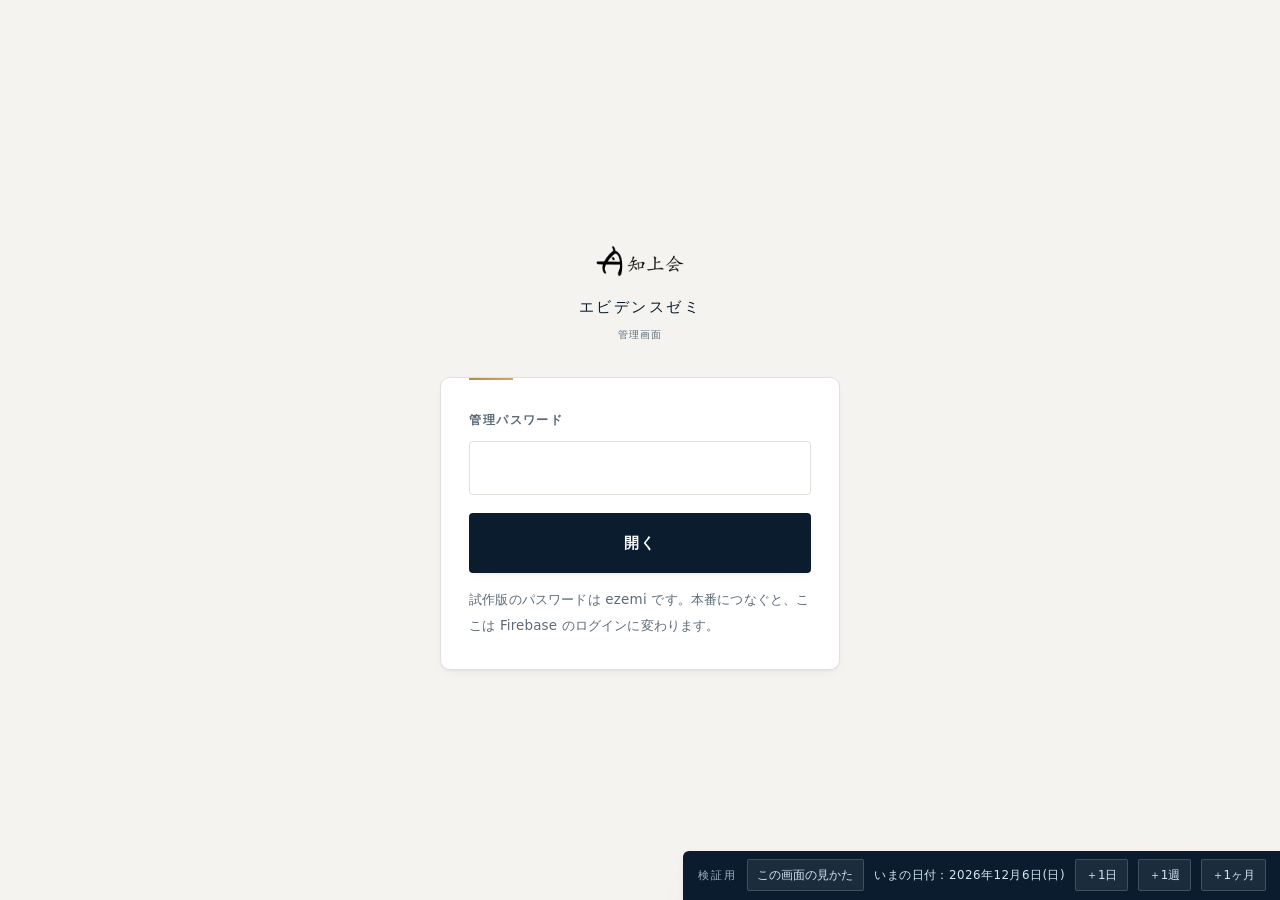
==== commit 560a6e41: "Firebase Authentication + Firestore で実際に動く形にした 決済以外を本番化。毎月の課金と督促は Stripe 側の機能で持つ方針にしたため、 Cloud Funct" ====
--- a/admin.html
+++ b/admin.html
@@ -7,17 +7,19 @@
 <meta name="robots" content="noindex,nofollow">
 <link rel="icon" href="assets/img/favicon.png">
 <link rel="apple-touch-icon" href="assets/img/apple-touch-icon.png">
-<link rel="stylesheet" href="assets/css/tokens.css?v=202608251152">
-<link rel="stylesheet" href="assets/css/app.css?v=202608251152">
+<link rel="stylesheet" href="assets/css/tokens.css?v=202608251525">
+<link rel="stylesheet" href="assets/css/app.css?v=202608251525">
 </head>
 <body>
 <div id="root"></div>
 
-<script src="assets/js/data.js?v=202608251152"></script>
-<script src="assets/js/store.js?v=202608251152"></script>
-<script src="assets/js/domain.js?v=202608251152"></script>
-<script src="assets/js/ui.js?v=202608251152"></script>
-<script src="assets/js/demo.js?v=202608251152"></script>
-<script src="assets/js/admin.js?v=202608251152"></script>
+<script src="assets/js/data.js?v=202608251525"></script>
+<script src="assets/js/cloud.js?v=202608251525"></script>
+<script src="tools/fake-cloud.js"></script>
+<script src="assets/js/store.js?v=202608251525"></script>
+<script src="assets/js/domain.js?v=202608251525"></script>
+<script src="assets/js/ui.js?v=202608251525"></script>
+<script src="assets/js/demo.js?v=202608251525"></script>
+<script src="assets/js/admin.js?v=202608251525"></script>
 </body>
 </html>
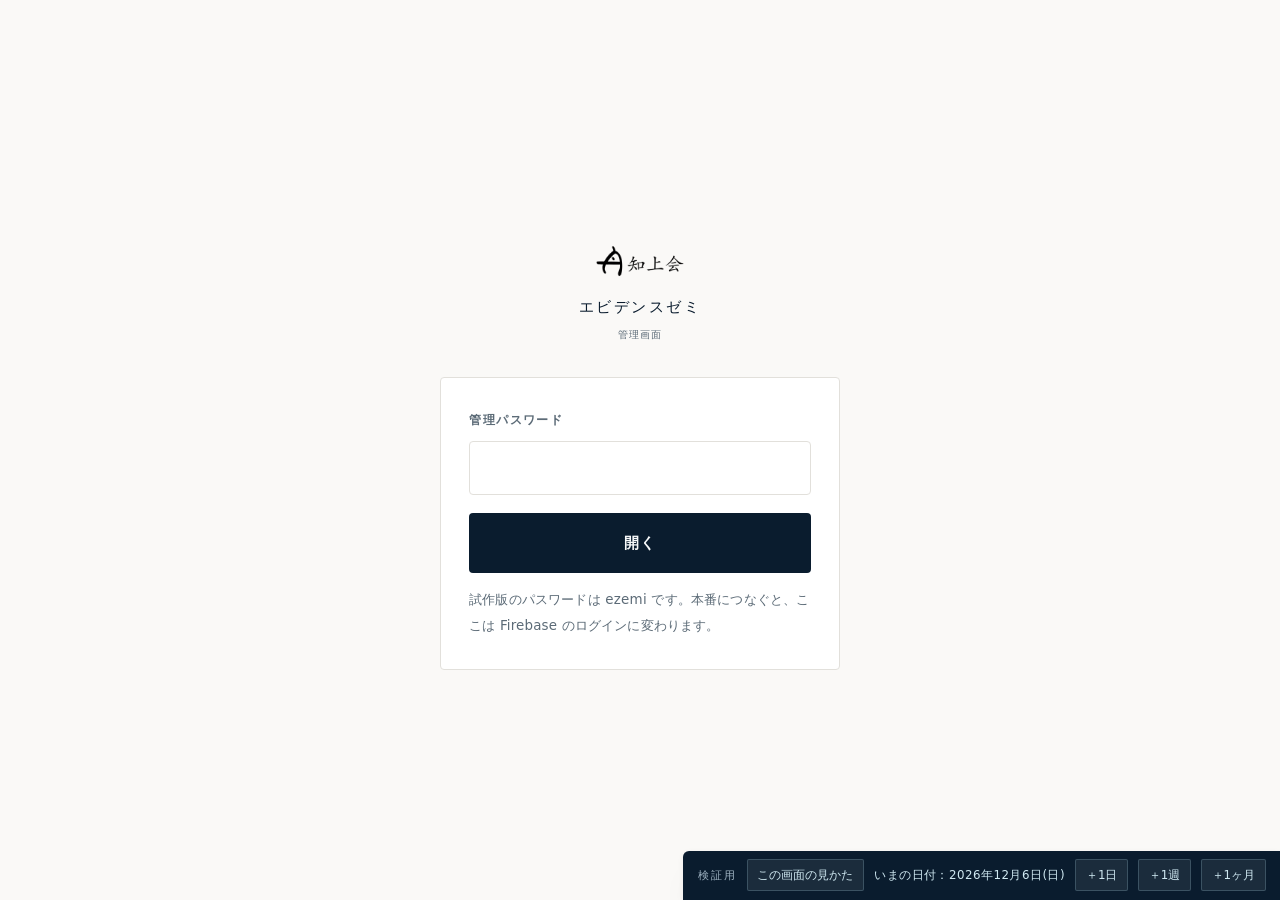
==== commit 0e268174: "テンプレートに見える要素を落とし、資料の面に寄せた 「デザインがAIっぽい」という指摘への対応。色や書体ではなく、 中身が何であっても成立してしまう組み立てのほうが原因だったので、そこを外した。  -" ====
--- a/admin.html
+++ b/admin.html
@@ -7,19 +7,19 @@
 <meta name="robots" content="noindex,nofollow">
 <link rel="icon" href="assets/img/favicon.png">
 <link rel="apple-touch-icon" href="assets/img/apple-touch-icon.png">
-<link rel="stylesheet" href="assets/css/tokens.css?v=202608251525">
-<link rel="stylesheet" href="assets/css/app.css?v=202608251525">
+<link rel="stylesheet" href="assets/css/tokens.css?v=202608261139">
+<link rel="stylesheet" href="assets/css/app.css?v=202608261139">
 </head>
 <body>
 <div id="root"></div>
 
-<script src="assets/js/data.js?v=202608251525"></script>
-<script src="assets/js/cloud.js?v=202608251525"></script>
+<script src="assets/js/data.js?v=202608261139"></script>
+<script src="assets/js/cloud.js?v=202608261139"></script>
 <script src="tools/fake-cloud.js"></script>
-<script src="assets/js/store.js?v=202608251525"></script>
-<script src="assets/js/domain.js?v=202608251525"></script>
-<script src="assets/js/ui.js?v=202608251525"></script>
-<script src="assets/js/demo.js?v=202608251525"></script>
-<script src="assets/js/admin.js?v=202608251525"></script>
+<script src="assets/js/store.js?v=202608261139"></script>
+<script src="assets/js/domain.js?v=202608261139"></script>
+<script src="assets/js/ui.js?v=202608261139"></script>
+<script src="assets/js/demo.js?v=202608261139"></script>
+<script src="assets/js/admin.js?v=202608261139"></script>
 </body>
 </html>
--- a/assets/css/tokens.css
+++ b/assets/css/tokens.css
@@ -82,7 +82,7 @@
 
   --cell-pad-x:  clamp(1.3rem, 2.2vw, 1.85rem);
   --cell-pad-y:  clamp(1.5rem, 2.4vw, 2rem);
-  --cell-radius: 10px;
+  --cell-radius: 4px;
   --cell-rule:   44px;
   --cell-line:   var(--line);
   --cell-line-hover: rgba(27, 79, 107, .30);
@@ -138,20 +138,14 @@
 .ttl-s { font-family: var(--font-serif); font-size: 1.16rem; font-weight: 500; color: var(--deep); letter-spacing: .04em; }
 
 .eyebrow {
-  display: inline-flex; align-items: center; gap: .7em;
-  font-family: var(--font-en);
-  font-size: .7rem; font-weight: 600; letter-spacing: .3em;
-  color: var(--muted); text-transform: uppercase;
-}
-.eyebrow::before { content: ""; width: 20px; height: 1px; background: var(--ink-3); }
-
-/* 見出しの下の短い真鍮色の罫 */
-.bar-ttl { padding-bottom: .85rem; position: relative; margin-bottom: 1.6rem; }
-.bar-ttl::after {
-  content: ""; position: absolute; left: 0; bottom: 0;
-  width: var(--cell-rule); height: 2px;
-  background: linear-gradient(90deg, var(--gold), var(--gold-2));
-}
+  display: block;
+  font-size: .74rem; font-weight: 600; letter-spacing: .16em;
+  color: var(--muted);
+}
+
+/* 見出しの下に罫は引かない。余白で段差をつける。
+   （罫を全部の見出しに引いていたのをやめた。装飾が繰り返されると様式に見える） */
+.bar-ttl { margin-bottom: 1.5rem; }
 
 .lead { font-size: 1rem; line-height: 2.05; color: var(--ink-2); max-width: var(--measure-lead); }
 .small { font-size: .84rem; line-height: 1.9; }
@@ -170,18 +164,12 @@
   padding: 1.05em 2.2em; border-radius: var(--r-s); font-weight: 600;
   letter-spacing: .08em; font-size: .92rem;
   color: var(--deep); background: var(--bg);
-  box-shadow: var(--shadow-s);
-  transition: transform .4s var(--ease), box-shadow .4s var(--ease), background .4s var(--ease);
-  position: relative; overflow: hidden; white-space: nowrap;
-}
-.btn::after {
-  content: ""; position: absolute; inset: 0;
-  background: linear-gradient(120deg, transparent 30%, rgba(255,255,255,.55), transparent 70%);
-  transform: translateX(-120%); transition: transform 0s .35s;
-}
-.btn:hover { transform: translateY(calc(var(--lift-sm) * -1)); box-shadow: var(--shadow); }
-.btn:hover::after { transform: translateX(120%); transition: transform .6s var(--ease); }
-.btn:active { transform: translateY(0); }
+  transition: filter .2s var(--ease), background .2s var(--ease), box-shadow .2s var(--ease);
+  position: relative; white-space: nowrap;
+}
+/* ホバーで光を走らせる演出はやめた。上品に見せる小細工がいちばん既視感を生む */
+.btn:hover { background: var(--bg); filter: brightness(.94); }
+.btn:active { filter: brightness(.88); }
 
 .btn-fill { --bg: var(--deep); color: #f7f9fa; }
 .btn-fill:hover { --bg: var(--deep-2); }
@@ -191,48 +179,46 @@
   box-shadow: inset 0 0 0 1px rgba(26,43,56,.28);
 }
 .btn-ghost:hover { background: rgba(26,43,56,.05); box-shadow: inset 0 0 0 1px rgba(26,43,56,.5); }
-.btn-ghost::after { content: none; }
 .btn-danger { --bg: transparent; color: var(--coral-ink); box-shadow: inset 0 0 0 1px rgba(181,113,79,.42); }
-.btn-danger:hover { --bg: var(--coral); color: #fff; box-shadow: var(--shadow-s); }
+.btn-danger:hover { --bg: var(--coral); color: #fff; }
 
 .btn-s  { padding: .72em 1.4em; font-size: .84rem; letter-spacing: .05em; }
 .btn-xs { padding: .5em 1em; font-size: .76rem; letter-spacing: .03em; font-weight: 600; border-radius: var(--r-xs); }
-.btn:disabled { opacity: .38; cursor: not-allowed; transform: none; box-shadow: var(--shadow-s); }
-.btn:disabled::after { content: none; }
+.btn:disabled { opacity: .38; cursor: not-allowed; filter: none; }
 
 /* ---------- 06. Tags ---------- */
+/* 状態の印。塗りつぶさず、文字色と細い枠だけで区別する。
+   色つきの丸い錠剤が並ぶと、それだけで管理ツールの既製品に見える。 */
 .tag {
   display: inline-flex; align-self: flex-start; align-items: center; gap: .4em;
-  padding: .4em .9em; border-radius: var(--r-xs); font-size: .72rem; font-weight: 600;
-  letter-spacing: .04em; line-height: 1.6; white-space: nowrap;
-  background: rgba(27,79,107,.07); color: var(--ocean);
-  border: 1px solid rgba(27,79,107,.14);
-}
-.tag-sea   { background: rgba(27,79,107,.09); color: var(--ocean);      border-color: rgba(27,79,107,.22); }
-.tag-gold  { background: rgba(176,141,79,.10); color: var(--gold-ink);  border-color: rgba(176,141,79,.30); }
-.tag-alert { background: rgba(181,113,79,.09); color: var(--coral-ink); border-color: rgba(181,113,79,.26); }
-.tag-warn  { background: rgba(176,141,79,.10); color: var(--gold-ink);  border-color: rgba(176,141,79,.30); }
-.tag-ok    { background: rgba(45,110,85,.08);  color: var(--green);     border-color: rgba(45,110,85,.22); }
-.tag-dim   { background: transparent; color: var(--muted); border-color: var(--line); border-style: dashed; }
+  padding: .18em .55em; border-radius: 2px; font-size: .72rem; font-weight: 600;
+  letter-spacing: .02em; line-height: 1.65; white-space: nowrap;
+  background: transparent; color: var(--muted);
+  border: 1px solid var(--line);
+}
+.tag-sea   { color: var(--ocean);      border-color: rgba(27,79,107,.35); }
+.tag-gold  { color: var(--gold-ink);   border-color: rgba(176,141,79,.45); }
+.tag-alert { color: var(--coral-ink);  border-color: rgba(181,113,79,.42); }
+.tag-warn  { color: var(--gold-ink);   border-color: rgba(176,141,79,.45); }
+.tag-ok    { color: var(--green);      border-color: rgba(45,110,85,.35); }
+.tag-dim   { color: var(--ink-3);      border-color: var(--line); }
 
 /* ---------- 07. Cells / Cards ---------- */
 /* 白い面＋ヘアライン＋左端に揃えた真鍮色の短い罫。本社サイトと同じ形。 */
+/* 面は白と罫線だけ。真鍮色の罫はここでは引かない。
+   以前は全部のカードの上端に入れていたが、どこにでもあると印にならなくなる。
+   いま真鍮色を使うのは、ヒーローのボタンと数字まわりだけ。 */
 .card {
   position: relative; text-align: left;
-  background-color: var(--white);
-  background-image: linear-gradient(90deg, var(--gold), var(--gold-2));
-  background-repeat: no-repeat;
-  background-size: var(--cell-rule) 2px;
-  background-position: var(--cell-pad-x) 0;
+  background: var(--white);
   border: 1px solid var(--cell-line);
-  border-radius: var(--cell-radius);
+  border-radius: var(--r-s);
   padding: var(--cell-pad-y) var(--cell-pad-x);
-  box-shadow: var(--shadow-s);
 }
 .card-flat {
   background: var(--foam);
   border: 1px solid var(--line);
-  border-radius: var(--r-m);
+  border-radius: var(--r-s);
   padding: 1.15rem 1.3rem;
 }
 
@@ -255,16 +241,16 @@
 .check input { margin-top: .42rem; flex: 0 0 auto; accent-color: var(--ocean); }
 
 /* ---------- 09. Tables ---------- */
-.tbl { font-size: .86rem; background: var(--white); border-radius: var(--r-m); overflow: hidden; }
-.tbl th {
-  text-align: left; font-weight: 600; font-size: .72rem; letter-spacing: .12em;
-  color: var(--muted); padding: .78rem .9rem; white-space: nowrap;
-  border-bottom: 1px solid var(--ink-3); background: var(--foam);
+.tbl { font-size: .86rem; background: var(--white); }
+  .tbl th {
+  text-align: left; font-weight: 600; font-size: .74rem; letter-spacing: .06em;
+  color: var(--muted); padding: .7rem .9rem .5rem; white-space: nowrap;
+  border-bottom: 1px solid var(--ink); background: transparent;
 }
 .tbl td { padding: .82rem .9rem; border-bottom: 1px solid var(--line); vertical-align: middle; }
 .tbl tbody tr:last-child td { border-bottom: 0; }
 .tbl tbody tr { transition: background .2s; }
-.tbl tbody tr:hover { background: rgba(27,79,107,.035); }
+.tbl tbody tr:hover { background: rgba(27,79,107,.03); }
 .tbl .num { text-align: right; font-family: var(--font-en); }
 
 /* ---------- 10. Utilities ---------- */
@@ -322,6 +308,14 @@
   transition: background .25s, border-color .25s;
 }
 #devbar button:hover { background: rgba(255,255,255,.16); border-color: rgba(143,184,199,.55); }
+#devbar, #devbar button, #devbar span { white-space: nowrap; }
+
+@media (max-width: 640px) {
+  /* 狭い画面では折り返して縦に伸びていたので、日付だけ残して詰める */
+  #devbar { left: 0; right: 0; border-radius: 0; gap: .4rem; padding: .45rem .6rem; font-size: .68rem; justify-content: center; }
+  #devbar .dev-lbl { display: none; }
+  #devbar button { padding: .3em .6em; font-size: .68rem; }
+}
 
 /* ---------- 14. Focus / Selection ---------- */
 :focus-visible { outline: 2px solid var(--ocean); outline-offset: 3px; }
--- a/assets/css/app.css
+++ b/assets/css/app.css
@@ -48,10 +48,14 @@
 .pagehead p { font-size: .87rem; color: var(--ink-2); margin-top: .6rem; max-width: var(--measure-body); line-height: 2; }
 .mobile-head { display: none; }
 
+/* 見出しの下の罫をやめたぶん、余白で段差をつける */
+.main h2.ttl-s, .main h4.ttl-s { margin: 2.4rem 0 1rem; }
+.main > .pagehead + h2.ttl-s { margin-top: 0; }
+.modal h3.ttl-s + *, .modal h4.ttl-s { margin-top: 1.6rem; }
+
 /* ---------- 今週やること ---------- */
-.todo { background: var(--white); border: 1px solid var(--cell-line); border-radius: var(--cell-radius); box-shadow: var(--shadow-s); overflow: hidden; }
-.todo-item { display: flex; gap: 1rem; align-items: flex-start; padding: 1.15rem 1.4rem; border-bottom: 1px solid var(--line); }
-.todo-item:last-child { border-bottom: 0; }
+.todo { border-top: 1px solid var(--ink); }
+.todo-item { display: flex; gap: 1rem; align-items: flex-start; padding: 1.05rem .2rem; border-bottom: 1px solid var(--line); }
 .todo-item .mk {
   width: 20px; height: 20px; border: 1px solid var(--ocean); border-radius: var(--r-xs);
   flex: 0 0 auto; margin-top: .28rem; display: flex; align-items: center; justify-content: center;
@@ -64,28 +68,26 @@
 .todo-item .tx p { font-size: .82rem; color: var(--ink-2); line-height: 1.9; }
 
 /* ---------- 数字 ---------- */
-.stats-app { display: grid; grid-template-columns: repeat(auto-fit, minmax(9.5rem, 1fr)); gap: 1rem; }
-.stat {
-  background: var(--white); border: 1px solid var(--cell-line); border-radius: var(--cell-radius);
-  padding: 1.1rem 1.25rem; box-shadow: var(--shadow-s);
-}
-.stat .k { font-size: .72rem; letter-spacing: .1em; color: var(--muted); margin-bottom: .5rem; }
+/* 数字のタイルを横に並べるのをやめた。あの並びは何を入れても様になってしまい、
+   見るべき数字が決まっている画面には要らない。1行の要約にする。 */
+.stats-app {
+  display: flex; flex-wrap: wrap; gap: 1.6rem 2.4rem;
+  border-top: 1px solid var(--ink); padding: .9rem .2rem 0;
+}
+.stat { padding: 0; }
+.stat .k { font-size: .74rem; color: var(--muted); margin-bottom: .15rem; }
 .stat .v {
-  font-family: var(--font-serif); font-size: 1.7rem; font-weight: 500; line-height: 1.15;
-  color: var(--sea-ink); font-variant-numeric: tabular-nums;
-}
-.stat .v small { font-size: .48em; font-family: var(--font); color: var(--muted); margin-left: .3em; font-weight: 400; }
+  font-family: var(--font-serif); font-size: 1.2rem; font-weight: 500; line-height: 1.35;
+  color: var(--deep); font-variant-numeric: tabular-nums;
+}
+.stat .v small { font-size: .62em; font-family: var(--font); color: var(--muted); margin-left: .25em; font-weight: 400; }
 
 /* ---------- 講座 ---------- */
-.lesson {
-  background: var(--white); border: 1px solid var(--cell-line); border-radius: var(--cell-radius);
-  margin-bottom: .8rem; box-shadow: var(--shadow-s); overflow: hidden;
-  transition: box-shadow .35s var(--ease), border-color .35s var(--ease);
-}
-.lesson:hover { box-shadow: var(--shadow); }
-.lesson.locked { background: transparent; border-style: dashed; box-shadow: none; }
-.lesson.locked:hover { box-shadow: none; }
-.lesson-head { display: flex; gap: 1.1rem; align-items: flex-start; padding: 1.2rem 1.4rem; cursor: pointer; }
+.lesson { border-bottom: 1px solid var(--line); }
+.lesson:first-child { border-top: 1px solid var(--ink); }
+.lesson.open { background: var(--white); }
+.lesson-head { display: flex; gap: 1.1rem; align-items: flex-start; padding: 1.15rem .2rem; cursor: pointer; }
+.lesson-head:hover { background: var(--foam); }
 .lesson-head .no { font-family: var(--font-en); font-size: .7rem; letter-spacing: .14em; color: var(--gold-ink); padding-top: .25rem; width: 3.4rem; flex: 0 0 auto; }
 .lesson.locked .no { color: var(--muted); }
 .lesson-head .ti { flex: 1; }
@@ -93,36 +95,34 @@
 .lesson.locked h3 { color: var(--muted); }
 .lesson-head p { font-size: .82rem; color: var(--ink-2); line-height: 1.9; }
 .lesson-head .rt { flex: 0 0 auto; display: flex; gap: .5rem; align-items: center; padding-top: .15rem; }
-.lesson-body { border-top: 1px solid var(--line); padding: 1.5rem 1.4rem; display: none; }
+.lesson-body { border-top: 1px solid var(--line); padding: 1.5rem .2rem 1.8rem; display: none; }
 .lesson.open .lesson-body { display: block; }
 
+/* 動画が入る場所。まだURLが無いので、濃い色で埋めずに空き枠として見せる。
+   それらしいグラデーションを敷くと、中身があるように見えてしまう。 */
 .video-ph {
-  aspect-ratio: 16/9; border-radius: var(--r-m); margin-bottom: 1.4rem;
-  background: linear-gradient(150deg, var(--ocean), var(--deep) 70%);
-  color: var(--on-deep-muted); display: flex; align-items: center; justify-content: center;
-  flex-direction: column; gap: .55rem; font-size: .78rem; letter-spacing: .06em; text-align: center; padding: 1.2rem;
-}
-.video-ph .big { font-family: var(--font-serif); color: #fff; font-size: 1.1rem; letter-spacing: .1em; }
+  aspect-ratio: 16/9; margin-bottom: 1.4rem; max-height: 22rem;
+  border: 1px dashed var(--ink-3); background: var(--foam);
+  color: var(--muted); display: flex; align-items: center; justify-content: center;
+  flex-direction: column; gap: .5rem; font-size: .78rem; text-align: center; padding: 1.2rem;
+}
+.video-ph .big { font-family: var(--font-serif); color: var(--deep); font-size: 1.05rem; letter-spacing: .06em; }
 
 .task-box { background: var(--foam); border: 1px solid var(--line); border-radius: var(--r-m); padding: 1.4rem; }
 .task-box .lbl-h { font-family: var(--font-en); font-size: .66rem; letter-spacing: .2em; text-transform: uppercase; color: var(--gold-ink); margin-bottom: .65rem; }
 .task-box .q { font-size: .89rem; line-height: 2.05; color: var(--ink); margin-bottom: 1.1rem; }
 
 /* ---------- 配信 ---------- */
-.post {
-  background-color: var(--white);
-  background-image: linear-gradient(90deg, var(--gold), var(--gold-2));
-  background-repeat: no-repeat; background-size: var(--cell-rule) 2px; background-position: 1.4rem 0;
-  border: 1px solid var(--cell-line); border-radius: var(--cell-radius);
-  padding: 1.5rem 1.4rem; margin-bottom: .8rem; box-shadow: var(--shadow-s);
-}
+/* 配信も箱に入れない。上端の真鍮色の罫はやめた（全部に付いていて印にならない） */
+.post { padding: 1.5rem .2rem; border-bottom: 1px solid var(--line); }
+.post:first-of-type { border-top: 1px solid var(--ink); }
 .post .meta { display: flex; gap: .6rem; align-items: center; margin-bottom: .8rem; flex-wrap: wrap; }
 .post .dt { font-family: var(--font-en); font-size: .72rem; color: var(--muted); }
 .post h3 { font-family: var(--font-serif); font-size: 1.08rem; font-weight: 500; color: var(--deep); margin-bottom: .7rem; line-height: 1.65; }
 .post .bd { font-size: .88rem; color: var(--ink-2); line-height: 2.05; }
 .post .media {
-  margin-top: 1rem; background: var(--foam); border: 1px solid var(--line); border-radius: var(--r-s);
-  padding: .8rem 1rem; font-size: .78rem; color: var(--muted); display: flex; gap: .65rem; align-items: center;
+  margin-top: 1rem; border-left: 2px solid var(--line);
+  padding: .2rem 0 .2rem .8rem; font-size: .78rem; color: var(--muted); display: flex; gap: .65rem; align-items: center;
 }
 .post .media .mono { color: var(--ocean); font-weight: 600; }
 .expired-note {
@@ -131,13 +131,9 @@
 }
 
 /* ---------- 教材 ---------- */
-.mat {
-  display: flex; gap: 1rem; align-items: center; padding: 1rem 1.2rem;
-  background: var(--white); border: 1px solid var(--cell-line); border-radius: var(--cell-radius);
-  margin-bottom: .6rem; box-shadow: var(--shadow-s);
-  transition: transform .35s var(--ease), box-shadow .35s var(--ease);
-}
-.mat:hover { transform: translateY(-2px); box-shadow: var(--shadow); }
+.mat { display: flex; gap: 1rem; align-items: center; padding: .95rem .2rem; border-bottom: 1px solid var(--line); }
+.mat:first-of-type { border-top: 1px solid var(--ink); }
+.mat:hover { background: var(--foam); }
 .mat .ic {
   width: 34px; height: 42px; border: 1px solid var(--ocean); border-radius: var(--r-xs);
   display: flex; align-items: center; justify-content: center;
@@ -156,7 +152,7 @@
 .hist-item .b { font-size: .86rem; color: var(--ink-2); line-height: 2; white-space: pre-wrap; }
 
 /* ---------- ログイン ---------- */
-.login-wrap { min-height: 100vh; display: flex; align-items: center; justify-content: center; padding: 1.5rem; background: var(--foam); }
+.login-wrap { min-height: 100vh; display: flex; align-items: center; justify-content: center; padding: 1.5rem; background: var(--paper); }
 .login-box { width: 100%; max-width: 25rem; }
 .login-box .brand { display: flex; flex-direction: column; align-items: center; gap: .7rem; margin-bottom: 2rem; }
 .login-box .brand__logo { height: 40px; width: auto; }
@@ -173,19 +169,19 @@
 .matrix td:first-child, .matrix th:first-child { text-align: left; }
 .cellmark {
   display: inline-flex; align-items: center; justify-content: center;
-  width: 22px; height: 22px; font-size: .68rem; border: 1px solid var(--line); border-radius: var(--r-xs);
-}
-.cellmark.yes { background: var(--green); color: #fff; border-color: var(--green); }
+  width: 22px; height: 22px; font-size: .74rem; border: 0; color: var(--ink-3);
+}
+.cellmark.yes { color: var(--green); border: 0; }
 .cellmark.no { color: var(--ink-3); border-style: dashed; }
 .cellmark.na { color: var(--ink-3); border-style: dotted; }
 
 .inbox-item {
-  padding: .95rem 1.15rem; background: var(--white); border: 1px solid var(--cell-line);
-  border-radius: var(--r-m); margin-bottom: .5rem; display: flex; gap: 1rem; align-items: flex-start;
-  box-shadow: var(--shadow-s); cursor: pointer; transition: border-color .25s;
-}
-.inbox-item:hover { border-color: var(--cell-line-hover); }
-.inbox-item.unread { border-left: 3px solid var(--coral); }
+  padding: .95rem .2rem .95rem 0; border-bottom: 1px solid var(--line);
+  display: flex; gap: 1rem; align-items: flex-start; cursor: pointer;
+}
+.inbox-item:first-of-type { border-top: 1px solid var(--ink); }
+.inbox-item:hover { background: var(--foam); }
+.inbox-item.unread { padding-left: .7rem; box-shadow: inset 2px 0 0 var(--coral); }
 .inbox-item .tx { flex: 1; }
 .inbox-item h4 { font-size: .88rem; font-weight: 600; color: var(--deep); margin-bottom: .15rem; }
 .inbox-item p { font-size: .82rem; color: var(--ink-2); line-height: 1.85; }
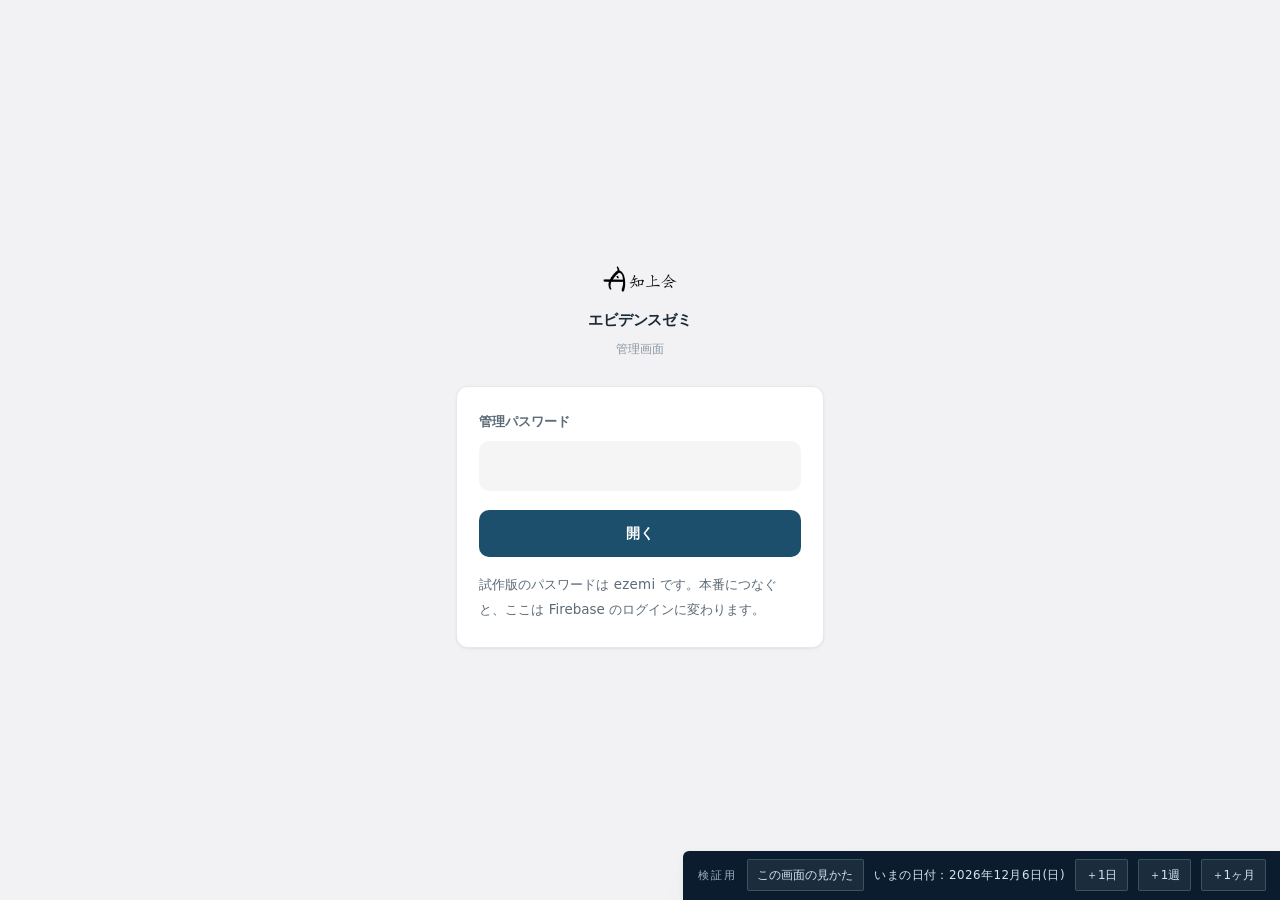
==== commit a6ae6bc7: "会員ページと管理画面を、iOSの設定画面の組み方に作り直した 「まだAIっぽい・直感的に触れない」への対応。 公開サイトは読み物なので罫線と余白の組み方でよいが、同じ作りを 毎日触る操作画面に使うと、" ====
--- a/admin.html
+++ b/admin.html
@@ -7,19 +7,19 @@
 <meta name="robots" content="noindex,nofollow">
 <link rel="icon" href="assets/img/favicon.png">
 <link rel="apple-touch-icon" href="assets/img/apple-touch-icon.png">
-<link rel="stylesheet" href="assets/css/tokens.css?v=202608261139">
-<link rel="stylesheet" href="assets/css/app.css?v=202608261139">
+<link rel="stylesheet" href="assets/css/tokens.css?v=20260908180705">
+<link rel="stylesheet" href="assets/css/app.css?v=20260908180705">
 </head>
 <body>
 <div id="root"></div>
 
-<script src="assets/js/data.js?v=202608261139"></script>
-<script src="assets/js/cloud.js?v=202608261139"></script>
+<script src="assets/js/data.js?v=20260908180705"></script>
+<script src="assets/js/cloud.js?v=20260908180705"></script>
 <script src="tools/fake-cloud.js"></script>
-<script src="assets/js/store.js?v=202608261139"></script>
-<script src="assets/js/domain.js?v=202608261139"></script>
-<script src="assets/js/ui.js?v=202608261139"></script>
-<script src="assets/js/demo.js?v=202608261139"></script>
-<script src="assets/js/admin.js?v=202608261139"></script>
+<script src="assets/js/store.js?v=20260908180705"></script>
+<script src="assets/js/domain.js?v=20260908180705"></script>
+<script src="assets/js/ui.js?v=20260908180705"></script>
+<script src="assets/js/demo.js?v=20260908180705"></script>
+<script src="assets/js/admin.js?v=20260908180705"></script>
 </body>
 </html>
--- a/assets/css/tokens.css
+++ b/assets/css/tokens.css
@@ -92,7 +92,9 @@
   --shadow-lift: 0 2px 6px rgba(10,28,46,.06), 0 20px 40px -18px rgba(10,28,46,.24);
   --ring: 0 0 0 3px rgba(27, 79, 107, .22);
 
-  --maxw: 1180px;
+  /* 本文の横幅。ヘッダーもセクションも全部これに揃える。
+     ここが揃っていないと、段ごとに右端がずれて落ち着かない紙面になる。 */
+  --maxw: 980px;
   --ease: cubic-bezier(.22, .61, .36, 1);
 
   --font: "Hiragino Sans", "ヒラギノ角ゴシック", "Noto Sans JP",
@@ -115,7 +117,10 @@
   text-rendering: optimizeLegibility;
 }
 .wrap { width: min(100% - 2.4rem, var(--maxw)); margin-inline: auto; }
-.wrap-narrow { width: min(100% - 2.4rem, 820px); margin-inline: auto; }
+/* 読み物のページも器の幅は同じにする。ここだけ狭くして中央に置くと、
+   ヘッダーやフッターに対して本文だけが内側にずれて落ち着かない。
+   1行の長さは中の要素（.prose p など）で決める。 */
+.wrap-narrow { width: min(100% - 2.4rem, var(--maxw)); margin-inline: auto; }
 
 /* ---------- 04. Typography ---------- */
 h1, h2 {
@@ -147,7 +152,12 @@
    （罫を全部の見出しに引いていたのをやめた。装飾が繰り返されると様式に見える） */
 .bar-ttl { margin-bottom: 1.5rem; }
 
-.lead { font-size: 1rem; line-height: 2.05; color: var(--ink-2); max-width: var(--measure-lead); }
+/* 日本語は語の切れ目で折り返す。これが無いと「〜公開し／ています。」のように
+   最終行に2文字だけ残る行が出て、読みにくくなる。 */
+.lead {
+  font-size: 1rem; line-height: 2.05; color: var(--ink-2); max-width: var(--measure-lead);
+  word-break: auto-phrase; text-wrap: pretty;
+}
 .small { font-size: .84rem; line-height: 1.9; }
 .muted { color: var(--muted); }
 .mono, .num { font-variant-numeric: tabular-nums; font-feature-settings: "tnum" 1; }
@@ -238,20 +248,46 @@
 input:focus, select:focus, textarea:focus { border-color: var(--ocean); box-shadow: var(--ring); }
 textarea { line-height: 1.95; resize: vertical; min-height: 7.5rem; }
 .check { display: flex; gap: .65rem; align-items: flex-start; cursor: pointer; font-size: .88rem; line-height: 1.85; }
+.check span { word-break: auto-phrase; }
 .check input { margin-top: .42rem; flex: 0 0 auto; accent-color: var(--ocean); }
 
 /* ---------- 09. Tables ---------- */
 .tbl { font-size: .86rem; background: var(--white); }
-  .tbl th {
+.tbl th {
   text-align: left; font-weight: 600; font-size: .74rem; letter-spacing: .06em;
-  color: var(--muted); padding: .7rem .9rem .5rem; white-space: nowrap;
-  border-bottom: 1px solid var(--ink); background: transparent;
+  color: var(--muted); padding: .7rem .9rem .5rem; background: transparent;
+}
+/* 列見出しの行だけ濃い罫を引く */
+.tbl thead th { white-space: nowrap; border-bottom: 1px solid var(--ink); }
+/* 行の項目名（お名前・入会日など）は見出しではなくラベル扱い */
+.tbl tbody th {
+  border-bottom: 1px solid var(--line); vertical-align: top;
+  padding: .82rem .9rem; font-size: .8rem; font-weight: 500;
 }
 .tbl td { padding: .82rem .9rem; border-bottom: 1px solid var(--line); vertical-align: middle; }
-.tbl tbody tr:last-child td { border-bottom: 0; }
+.tbl tbody tr:last-child td, .tbl tbody tr:last-child th { border-bottom: 0; }
 .tbl tbody tr { transition: background .2s; }
 .tbl tbody tr:hover { background: rgba(27,79,107,.03); }
 .tbl .num { text-align: right; font-family: var(--font-en); }
+.tbl .nowrap, .tbl td.mono { white-space: nowrap; }
+/* メールなどは折り返さない。どこでも折り返せるようにすると、狭い画面で
+   1行に数文字ずつ積まれて読めなくなる。収まらないときは表ごと横に送る。 */
+.tbl .ellip { white-space: nowrap; }
+.tbl input[type=text], .tbl input[type=number], .tbl select {
+  padding: .45em .6em; font-size: .84rem; min-width: 0;
+}
+/* 表のセルに並べるボタン。td を直接 flex にすると、そのセルが
+   表の枠組みから外れて罫線が途切れるので、中に入れ物をひとつ挟む。 */
+.cell-actions { display: flex; gap: .4rem; align-items: center; flex-wrap: wrap; }
+
+/* ファイル選択。既定の見た目のままだと浮くので、他のボタンに寄せる */
+input[type=file] { font-size: .82rem; color: var(--muted); }
+input[type=file]::file-selector-button {
+  font: inherit; margin-right: .7rem; padding: .5em 1em; cursor: pointer;
+  background: transparent; color: var(--deep); border: 0;
+  border-radius: var(--r-xs); box-shadow: inset 0 0 0 1px rgba(26,43,56,.28);
+}
+input[type=file]::file-selector-button:hover { background: rgba(26,43,56,.05); }
 
 /* ---------- 10. Utilities ---------- */
 .row { display: flex; gap: .8rem; align-items: center; flex-wrap: wrap; }
@@ -311,10 +347,15 @@
 #devbar, #devbar button, #devbar span { white-space: nowrap; }
 
 @media (max-width: 640px) {
-  /* 狭い画面では折り返して縦に伸びていたので、日付だけ残して詰める */
-  #devbar { left: 0; right: 0; border-radius: 0; gap: .4rem; padding: .45rem .6rem; font-size: .68rem; justify-content: center; }
+  /* 狭い画面では中身が横にはみ出していたので、必要なら横スクロールさせる */
+  #devbar {
+    left: 0; right: 0; border-radius: 0; gap: .4rem; padding: .45rem .6rem;
+    font-size: .68rem; justify-content: flex-start; overflow-x: auto;
+    scrollbar-width: none;
+  }
+  #devbar::-webkit-scrollbar { display: none; }
   #devbar .dev-lbl { display: none; }
-  #devbar button { padding: .3em .6em; font-size: .68rem; }
+  #devbar button { padding: .3em .6em; font-size: .68rem; flex: 0 0 auto; }
 }
 
 /* ---------- 14. Focus / Selection ---------- */
@@ -325,3 +366,8 @@
   *, *::before, *::after { animation-duration: .01ms !important; transition-duration: .01ms !important; scroll-behavior: auto !important; }
 }
 @media print { #devbar, .no-print { display: none !important; } }
+
+/* 列の多い表。狭い画面では潰さずに横へ送る。
+   1文字ずつ改行された列が並ぶより、スクロールできたほうが読める。 */
+.tbl-scroll { overflow-x: auto; -webkit-overflow-scrolling: touch; }
+.tbl-scroll > .tbl { min-width: 50rem; }
--- a/assets/css/app.css
+++ b/assets/css/app.css
@@ -1,206 +1,494 @@
 /* =====================================================================
-   会員側 ＋ 管理画面
-   サイドバーは本社サイトのヒーローと同じ深海色。中身は紙面。
+   会員ページ ＋ 管理画面
+
+   公開サイトは「紙の資料」の面。こちらは「道具」の面として作り分けている。
+   道具のほうは iOS の設定画面の組み方に寄せた：
+     ・薄いグレーの地に、白い角丸のかたまりを置く
+     ・かたまりの中は細い罫で区切り、先頭に記号、右端に山かっこ
+     ・押せるものは必ず面を持つ（線だけのボタンは押せると分からない）
+     ・行の高さは指で押せる大きさ（44px以上）を下限にする
+   見出しの明朝はここでは使わない。道具の文字は角ゴのほうが読みやすい。
    ===================================================================== */
-.app { display: grid; grid-template-columns: 244px 1fr; min-height: 100vh; }
-
-/* ---------- サイドバー ---------- */
+
+:root {
+  --app-bg:        #f2f2f5;   /* 画面の地 */
+  --surface:       #ffffff;   /* かたまりの面 */
+  --surface-2:     #fafafa;
+  --hair:          rgba(0,0,0,.09);      /* かたまりの外枠 */
+  --hair-in:       rgba(0,0,0,.07);      /* かたまりの中の区切り */
+  --tap:           rgba(0,0,0,.045);     /* 押したとき */
+  --accent:        #1b4f6b;              /* 触れるものの色（知上会のオーシャン） */
+  --accent-soft:   rgba(27,79,107,.10);
+  --accent-2:      #2a6f8e;
+  --label:         #1a2b38;              /* 主文字 */
+  --label-2:       #5c6b77;              /* 副文字 */
+  --label-3:       #8b96a0;              /* 補助 */
+  --r-row:         12px;
+  --r-ctl:         10px;
+  --shadow-card:   0 1px 2px rgba(16,32,48,.05), 0 1px 12px -6px rgba(16,32,48,.10);
+}
+
+body { background: var(--app-bg); }
+
+/* 道具の側は全部このフォントで。明朝は使わない。 */
+.app, .login-wrap, .modal, #toast {
+  font-family: -apple-system, BlinkMacSystemFont, "SF Pro JP", "SF Pro Text",
+               "Hiragino Sans", "ヒラギノ角ゴシック", "Noto Sans JP", "Yu Gothic",
+               system-ui, sans-serif;
+  letter-spacing: 0;
+}
+.app .ttl-s, .app .ttl-m, .app .ttl-l,
+.modal .ttl-s, .modal .ttl-m, .login-wrap .ttl-s {
+  font-family: inherit; letter-spacing: -.01em; color: var(--label);
+}
+
+.ico { width: 20px; height: 20px; flex: 0 0 auto; }
+.ico.chev { width: 16px; height: 16px; color: var(--label-3); }
+
+.app { display: grid; grid-template-columns: 252px 1fr; min-height: 100vh; }
+
+/* ---------- サイドバー ----------
+   濃紺の板をやめた。面が暗いと、選んでいる行がどれか分かりにくい。 */
 .side {
-  background: var(--deep); color: var(--on-deep-body);
-  padding: 1.5rem 0 6rem; position: sticky; top: 0; height: 100vh; overflow: auto;
-}
-.side::before {
-  content: ""; position: absolute; inset: 0 auto 0 0; width: 100%;
-  background: linear-gradient(170deg, rgba(27,79,107,.55), transparent 55%);
-  pointer-events: none;
-}
-.side > * { position: relative; z-index: 1; }
-.side .brand { display: flex; align-items: center; gap: .55rem; padding: 0 1.3rem 1.3rem; border-bottom: 1px solid rgba(143,184,199,.18); margin-bottom: .9rem; }
-.side .brand__logo { height: 26px; width: auto; filter: invert(1) brightness(1.7); }
-.side .brand__sub { font-family: var(--font-serif); font-size: .78rem; letter-spacing: .12em; color: #fff; padding-left: .6rem; border-left: 1px solid rgba(143,184,199,.28); line-height: 1.35; }
-.side .brand__sub small { display: block; font-family: var(--font); font-size: .56rem; letter-spacing: .1em; color: var(--on-deep-label); }
-
-.side-grp { padding: .9rem 1.3rem .35rem; font-family: var(--font-en); font-size: .6rem; letter-spacing: .22em; text-transform: uppercase; color: var(--on-deep-label); }
+  background: #ebebef;
+  border-right: 1px solid var(--hair);
+  padding: 1rem 0 6.5rem;
+  position: sticky; top: 0; height: 100vh; overflow: auto;
+}
+.side .brand {
+  display: flex; align-items: center; gap: .55rem;
+  padding: .4rem 1rem 1rem; margin: 0 .5rem .4rem;
+  border-bottom: 1px solid var(--hair);
+}
+.side .brand__logo { height: 24px; width: auto; }
+.side .brand__sub {
+  font-size: .82rem; font-weight: 600; color: var(--label);
+  padding-left: .55rem; border-left: 1px solid var(--hair); line-height: 1.3; letter-spacing: -.01em;
+}
+.side .brand__sub small { display: block; font-size: .64rem; font-weight: 400; color: var(--label-3); letter-spacing: 0; }
+
+.side-grp {
+  padding: 1rem 1.5rem .3rem; font-size: .68rem; font-weight: 600;
+  letter-spacing: .04em; color: var(--label-3);
+}
 .side a.nav {
-  display: flex; align-items: center; justify-content: space-between; gap: .5rem;
-  padding: .68rem 1.3rem; font-size: .86rem; color: var(--on-deep-body);
-  border-left: 2px solid transparent; transition: background .25s, color .25s, border-color .25s;
-}
-.side a.nav:hover { background: rgba(255,255,255,.06); color: #fff; }
-.side a.nav.on { background: rgba(255,255,255,.10); color: #fff; border-left-color: var(--gold-2); }
+  display: flex; align-items: center; gap: .7rem;
+  margin: .1rem .6rem; padding: .58rem .7rem; min-height: 38px;
+  border-radius: 8px; font-size: .88rem; font-weight: 500; color: var(--label);
+  transition: background .15s;
+}
+.side a.nav .ico { color: var(--label-2); }
+/* ラベルだけを伸ばす。未読の数まで伸びると赤い帯になってしまう */
+.side a.nav > span:not(.n) { flex: 1; min-width: 0; }
+.side a.nav:hover { background: rgba(0,0,0,.05); }
+.side a.nav.on { background: var(--accent); color: #fff; }
+.side a.nav.on .ico { color: #fff; }
 .side a.nav .n {
-  font-family: var(--font-en); font-size: .64rem; background: var(--coral); color: #fff;
-  padding: .1em .5em; border-radius: 999px; line-height: 1.7;
-}
+  font-size: .68rem; font-weight: 600; background: #d33; color: #fff;
+  min-width: 18px; height: 18px; padding: 0 .35em; border-radius: 9px;
+  display: inline-flex; align-items: center; justify-content: center;
+}
+.side a.nav.on .n { background: rgba(255,255,255,.28); }
+
 .side-foot {
-  position: absolute; bottom: 0; left: 0; right: 0; padding: 1rem 1.3rem;
-  border-top: 1px solid rgba(143,184,199,.18); background: var(--deep); z-index: 2;
-}
-.side-foot .who { font-size: .84rem; color: #fff; margin-bottom: .1rem; }
-.side-foot .st { font-size: .7rem; color: var(--on-deep-label); }
-.side-foot a { font-size: .74rem; color: var(--on-deep-muted); }
-.side-foot a:hover { color: #fff; text-decoration: underline; }
+  position: absolute; bottom: 0; left: 0; right: 0; padding: .8rem 1rem;
+  border-top: 1px solid var(--hair); background: #ebebef;
+}
+.side-foot .who { font-size: .85rem; font-weight: 600; color: var(--label); }
+.side-foot .st { font-size: .72rem; color: var(--label-3); margin-top: .05rem; }
+.side-foot a { font-size: .76rem; color: var(--accent); font-weight: 500; }
+.side-foot a:hover { text-decoration: underline; }
 
 /* ---------- 本文 ---------- */
-.main { padding: 2.2rem clamp(1.4rem, 3vw, 2.6rem) 7rem; max-width: 1100px; }
-.pagehead { margin-bottom: 2rem; }
-.pagehead h1 { font-size: clamp(1.35rem, 2.6vw, 1.75rem); font-weight: 500; color: var(--deep); }
-.pagehead p { font-size: .87rem; color: var(--ink-2); margin-top: .6rem; max-width: var(--measure-body); line-height: 2; }
+.main { padding: 2.2rem clamp(1.2rem, 3vw, 2.6rem) 6rem; max-width: 940px; }
+/* 管理画面は列の多い表が出るので、本文の幅を広めに取る */
+.app--admin .main { max-width: 1160px; }
+.pagehead { margin-bottom: 1.6rem; }
+.pagehead h1 { font-size: clamp(1.6rem, 3vw, 2rem); font-weight: 700; letter-spacing: -.02em; color: var(--label); }
+.pagehead p { font-size: .88rem; color: var(--label-2); margin-top: .5rem; max-width: 44em; line-height: 1.75; }
+.main h2.ttl-s, .main h4.ttl-s {
+  font-size: .78rem; font-weight: 600; letter-spacing: .02em; color: var(--label-3);
+  margin: 2rem 0 .6rem; padding: 0 .2rem;
+}
+.main > .pagehead + h2.ttl-s { margin-top: 0; }
 .mobile-head { display: none; }
-
-/* 見出しの下の罫をやめたぶん、余白で段差をつける */
-.main h2.ttl-s, .main h4.ttl-s { margin: 2.4rem 0 1rem; }
-.main > .pagehead + h2.ttl-s { margin-top: 0; }
-.modal h3.ttl-s + *, .modal h4.ttl-s { margin-top: 1.6rem; }
+.scrim { display: none; }
+@media (max-width: 900px) { .scrim { display: block; } }
+
+/* ---------- かたまり（白い角丸の箱） ----------
+   一覧・カード・表をぜんぶこの形に揃えると、画面ごとの作りの差が消える。 */
+.card, .todo, .thread, .thread-list, .hist, .stats-app,
+.lesson-group, .post-list, .mat-list, .inbox-list, .tbl-wrap {
+  background: var(--surface);
+  border: 1px solid var(--hair);
+  border-radius: var(--r-row);
+  box-shadow: var(--shadow-card);
+  overflow: hidden;
+}
+.card { padding: 1.1rem 1.2rem; }
+.card-flat {
+  background: rgba(0,0,0,.03); border: 0; border-radius: var(--r-ctl);
+  padding: 1rem 1.1rem;
+}
+
+/* 行の共通形。先頭に記号、右端に山かっこ。 */
+.row-item {
+  display: flex; align-items: center; gap: .85rem;
+  padding: .8rem 1.1rem; min-height: 52px;
+  border-bottom: 1px solid var(--hair-in);
+}
+.row-item:last-child { border-bottom: 0; }
+a.row-item, .row-item.tappable { cursor: pointer; transition: background .12s; }
+a.row-item:hover, .row-item.tappable:hover { background: var(--tap); }
+a.row-item:active, .row-item.tappable:active { background: rgba(0,0,0,.07); }
 
 /* ---------- 今週やること ---------- */
-.todo { border-top: 1px solid var(--ink); }
-.todo-item { display: flex; gap: 1rem; align-items: flex-start; padding: 1.05rem .2rem; border-bottom: 1px solid var(--line); }
+.todo-item {
+  display: flex; gap: .9rem; align-items: flex-start;
+  padding: .95rem 1.15rem; min-height: 56px;
+  border-bottom: 1px solid var(--hair-in);
+}
+.todo-item:last-child { border-bottom: 0; }
 .todo-item .mk {
-  width: 20px; height: 20px; border: 1px solid var(--ocean); border-radius: var(--r-xs);
-  flex: 0 0 auto; margin-top: .28rem; display: flex; align-items: center; justify-content: center;
-  font-size: .7rem; color: #fff;
-}
-.todo-item.done .mk { background: var(--green); border-color: var(--green); }
-.todo-item.done .tx h4 { color: var(--muted); }
-.todo-item .tx { flex: 1; }
-.todo-item .tx h4 { font-size: .92rem; font-weight: 600; color: var(--deep); margin-bottom: .18rem; }
-.todo-item .tx p { font-size: .82rem; color: var(--ink-2); line-height: 1.9; }
+  width: 22px; height: 22px; border: 1.5px solid var(--label-3); border-radius: 50%;
+  flex: 0 0 auto; margin-top: .1rem; display: flex; align-items: center; justify-content: center;
+  font-size: .72rem; color: #fff;
+}
+.todo-item.done .mk { background: #2d8a5f; border-color: #2d8a5f; }
+.todo-item.done .tx h4 { color: var(--label-3); }
+.todo-item .tx { flex: 1; min-width: 0; }
+.todo-item .tx h4 { font-size: .93rem; font-weight: 600; color: var(--label); margin-bottom: .15rem; letter-spacing: -.01em; }
+.todo-item .tx p { font-size: .82rem; color: var(--label-2); line-height: 1.7; }
 
 /* ---------- 数字 ---------- */
-/* 数字のタイルを横に並べるのをやめた。あの並びは何を入れても様になってしまい、
-   見るべき数字が決まっている画面には要らない。1行の要約にする。 */
-.stats-app {
-  display: flex; flex-wrap: wrap; gap: 1.6rem 2.4rem;
-  border-top: 1px solid var(--ink); padding: .9rem .2rem 0;
-}
-.stat { padding: 0; }
-.stat .k { font-size: .74rem; color: var(--muted); margin-bottom: .15rem; }
+.stats-app { display: flex; flex-wrap: wrap; }
+.stat { flex: 1 1 8rem; padding: .95rem 1.1rem; border-right: 1px solid var(--hair-in); }
+.stat:last-child { border-right: 0; }
+.stat .k { font-size: .74rem; color: var(--label-3); margin-bottom: .2rem; }
 .stat .v {
-  font-family: var(--font-serif); font-size: 1.2rem; font-weight: 500; line-height: 1.35;
-  color: var(--deep); font-variant-numeric: tabular-nums;
-}
-.stat .v small { font-size: .62em; font-family: var(--font); color: var(--muted); margin-left: .25em; font-weight: 400; }
+  font-size: 1.45rem; font-weight: 600; line-height: 1.25; color: var(--label);
+  letter-spacing: -.02em; font-variant-numeric: tabular-nums;
+}
+.stat .v small { font-size: .58em; font-weight: 500; color: var(--label-3); margin-left: .2em; }
 
 /* ---------- 講座 ---------- */
-.lesson { border-bottom: 1px solid var(--line); }
-.lesson:first-child { border-top: 1px solid var(--ink); }
-.lesson.open { background: var(--white); }
-.lesson-head { display: flex; gap: 1.1rem; align-items: flex-start; padding: 1.15rem .2rem; cursor: pointer; }
-.lesson-head:hover { background: var(--foam); }
-.lesson-head .no { font-family: var(--font-en); font-size: .7rem; letter-spacing: .14em; color: var(--gold-ink); padding-top: .25rem; width: 3.4rem; flex: 0 0 auto; }
-.lesson.locked .no { color: var(--muted); }
-.lesson-head .ti { flex: 1; }
-.lesson-head h3 { font-family: var(--font-serif); font-size: 1.06rem; font-weight: 500; color: var(--deep); margin-bottom: .3rem; }
-.lesson.locked h3 { color: var(--muted); }
-.lesson-head p { font-size: .82rem; color: var(--ink-2); line-height: 1.9; }
-.lesson-head .rt { flex: 0 0 auto; display: flex; gap: .5rem; align-items: center; padding-top: .15rem; }
-.lesson-body { border-top: 1px solid var(--line); padding: 1.5rem .2rem 1.8rem; display: none; }
+.lesson { border-bottom: 1px solid var(--hair-in); }
+.lesson:last-child { border-bottom: 0; }
+.lesson-head {
+  display: flex; gap: .9rem; align-items: center;
+  padding: .85rem 1.1rem; min-height: 60px; cursor: pointer; transition: background .12s;
+}
+.lesson-head:hover { background: var(--tap); }
+.lesson-head:active { background: rgba(0,0,0,.07); }
+.lesson-head .no {
+  font-size: .72rem; font-weight: 600; color: var(--label-3);
+  width: 2.9rem; flex: 0 0 auto; font-variant-numeric: tabular-nums;
+}
+.lesson-head .ti { flex: 1; min-width: 0; }
+.lesson-head h3 { font-size: .96rem; font-weight: 600; color: var(--label); margin-bottom: .12rem; letter-spacing: -.01em; }
+.lesson.locked h3 { color: var(--label-3); }
+.lesson-head p { font-size: .81rem; color: var(--label-2); line-height: 1.65; }
+.lesson-head .rt { flex: 0 0 auto; display: flex; gap: .5rem; align-items: center; }
+.lesson-head .len { font-size: .74rem; color: var(--label-3); font-variant-numeric: tabular-nums; }
+.lesson-body { border-top: 1px solid var(--hair-in); padding: 1.2rem 1.1rem 1.5rem; display: none; background: rgba(0,0,0,.022); }
+/* 開いているかどうかを山かっこの向きで示す */
+.lesson-head .chev { transition: transform .2s cubic-bezier(.32,.72,0,1); }
+.lesson.open .lesson-head .chev { transform: rotate(90deg); }
 .lesson.open .lesson-body { display: block; }
 
-/* 動画が入る場所。まだURLが無いので、濃い色で埋めずに空き枠として見せる。
-   それらしいグラデーションを敷くと、中身があるように見えてしまう。 */
+/* 動画が入る枠。まだURLが無いので 16:9 で大きく取らず、置き場所として控えめに示す。
+   実際の動画が入ったら iframe 側で 16:9 になる。 */
 .video-ph {
-  aspect-ratio: 16/9; margin-bottom: 1.4rem; max-height: 22rem;
-  border: 1px dashed var(--ink-3); background: var(--foam);
-  color: var(--muted); display: flex; align-items: center; justify-content: center;
-  flex-direction: column; gap: .5rem; font-size: .78rem; text-align: center; padding: 1.2rem;
-}
-.video-ph .big { font-family: var(--font-serif); color: var(--deep); font-size: 1.05rem; letter-spacing: .06em; }
-
-.task-box { background: var(--foam); border: 1px solid var(--line); border-radius: var(--r-m); padding: 1.4rem; }
-.task-box .lbl-h { font-family: var(--font-en); font-size: .66rem; letter-spacing: .2em; text-transform: uppercase; color: var(--gold-ink); margin-bottom: .65rem; }
-.task-box .q { font-size: .89rem; line-height: 2.05; color: var(--ink); margin-bottom: 1.1rem; }
+  height: 190px; width: 100%; margin-bottom: 1.2rem; border-radius: var(--r-ctl);
+  border: 1px dashed rgba(0,0,0,.16); background: rgba(0,0,0,.025);
+  color: var(--label-3); display: flex; align-items: center; justify-content: center;
+  flex-direction: column; gap: .45rem; font-size: .78rem; text-align: center; padding: 1rem;
+}
+.video-ph .big { font-size: 1rem; font-weight: 600; color: var(--label); letter-spacing: -.01em; }
+
+.task-box { background: var(--surface); border: 1px solid var(--hair); border-radius: var(--r-ctl); padding: 1.1rem 1.2rem; }
+.task-box .lbl-h { font-size: .72rem; font-weight: 600; color: var(--accent); margin-bottom: .5rem; }
+.task-box .q { font-size: .9rem; line-height: 1.85; color: var(--label); margin-bottom: 1rem; }
 
 /* ---------- 配信 ---------- */
-/* 配信も箱に入れない。上端の真鍮色の罫はやめた（全部に付いていて印にならない） */
-.post { padding: 1.5rem .2rem; border-bottom: 1px solid var(--line); }
-.post:first-of-type { border-top: 1px solid var(--ink); }
-.post .meta { display: flex; gap: .6rem; align-items: center; margin-bottom: .8rem; flex-wrap: wrap; }
-.post .dt { font-family: var(--font-en); font-size: .72rem; color: var(--muted); }
-.post h3 { font-family: var(--font-serif); font-size: 1.08rem; font-weight: 500; color: var(--deep); margin-bottom: .7rem; line-height: 1.65; }
-.post .bd { font-size: .88rem; color: var(--ink-2); line-height: 2.05; }
+.post { padding: 1.15rem 1.2rem; border-bottom: 1px solid var(--hair-in); }
+.post:last-child { border-bottom: 0; }
+.post .meta { display: flex; gap: .5rem; align-items: center; margin-bottom: .55rem; flex-wrap: wrap; }
+.post .dt { font-size: .74rem; color: var(--label-3); font-variant-numeric: tabular-nums; }
+.post h3 { font-size: 1rem; font-weight: 600; color: var(--label); margin-bottom: .45rem; line-height: 1.5; letter-spacing: -.01em; }
+.post .bd { font-size: .87rem; color: var(--label-2); line-height: 1.85; }
 .post .media {
-  margin-top: 1rem; border-left: 2px solid var(--line);
-  padding: .2rem 0 .2rem .8rem; font-size: .78rem; color: var(--muted); display: flex; gap: .65rem; align-items: center;
-}
-.post .media .mono { color: var(--ocean); font-weight: 600; }
+  margin-top: .9rem; background: rgba(0,0,0,.03); border-radius: 8px;
+  padding: .6rem .8rem; font-size: .76rem; color: var(--label-3); display: flex; gap: .55rem; align-items: center;
+}
+.post .media .mono { color: var(--accent); font-weight: 600; }
 .expired-note {
-  border: 1px dashed var(--line); border-radius: var(--r-m); padding: 1.2rem 1.3rem;
-  font-size: .82rem; color: var(--muted); line-height: 1.95;
+  border: 1px dashed rgba(0,0,0,.14); border-radius: var(--r-ctl); padding: 1rem 1.1rem;
+  font-size: .82rem; color: var(--label-3); line-height: 1.75; background: rgba(0,0,0,.015);
 }
 
 /* ---------- 教材 ---------- */
-.mat { display: flex; gap: 1rem; align-items: center; padding: .95rem .2rem; border-bottom: 1px solid var(--line); }
-.mat:first-of-type { border-top: 1px solid var(--ink); }
-.mat:hover { background: var(--foam); }
+.mat {
+  display: flex; gap: .9rem; align-items: center; padding: .85rem 1.1rem; min-height: 60px;
+  border-bottom: 1px solid var(--hair-in); cursor: pointer; transition: background .12s;
+}
+.mat:last-child { border-bottom: 0; }
+.mat:hover { background: var(--tap); }
 .mat .ic {
-  width: 34px; height: 42px; border: 1px solid var(--ocean); border-radius: var(--r-xs);
+  width: 34px; height: 34px; border-radius: 8px; flex: 0 0 auto;
   display: flex; align-items: center; justify-content: center;
-  font-family: var(--font-en); font-size: .56rem; letter-spacing: .04em; color: var(--ocean);
-  flex: 0 0 auto; background: rgba(27,79,107,.05);
-}
-.mat .tx { flex: 1; }
-.mat .tx h4 { font-size: .9rem; font-weight: 600; color: var(--deep); margin-bottom: .1rem; }
-.mat .tx p { font-size: .78rem; color: var(--muted); }
-.mat--gold .ic { border-color: var(--gold); color: var(--gold-ink); background: rgba(176,141,79,.08); }
+  font-size: .58rem; font-weight: 700; letter-spacing: .02em;
+  color: var(--accent); background: var(--accent-soft);
+}
+.mat .tx { flex: 1; min-width: 0; }
+.mat .tx h4 { font-size: .93rem; font-weight: 600; color: var(--label); margin-bottom: .1rem; letter-spacing: -.01em; }
+.mat .tx p { font-size: .78rem; color: var(--label-3); }
+.mat--gold .ic { color: #7d6438; background: rgba(176,141,79,.14); }
 
 /* ---------- 履歴 ---------- */
-.hist { border-top: 1px solid var(--ink-3); }
-.hist-item { padding: 1.15rem .2rem; border-bottom: 1px solid var(--line); }
-.hist-item .h { display: flex; gap: .7rem; align-items: center; margin-bottom: .55rem; flex-wrap: wrap; }
-.hist-item .b { font-size: .86rem; color: var(--ink-2); line-height: 2; white-space: pre-wrap; }
+.hist-item { padding: 1rem 1.15rem; border-bottom: 1px solid var(--hair-in); }
+.hist-item:last-child { border-bottom: 0; }
+.hist-item .h { display: flex; gap: .55rem; align-items: center; margin-bottom: .45rem; flex-wrap: wrap; }
+.hist-item .h strong { font-size: .88rem; font-weight: 600; color: var(--label); }
+.hist-item .b { font-size: .86rem; color: var(--label-2); line-height: 1.85; white-space: pre-wrap; }
 
 /* ---------- ログイン ---------- */
-.login-wrap { min-height: 100vh; display: flex; align-items: center; justify-content: center; padding: 1.5rem; background: var(--paper); }
-.login-box { width: 100%; max-width: 25rem; }
-.login-box .brand { display: flex; flex-direction: column; align-items: center; gap: .7rem; margin-bottom: 2rem; }
-.login-box .brand__logo { height: 40px; width: auto; }
-.login-box .brand__sub { font-family: var(--font-serif); font-size: .95rem; letter-spacing: .16em; color: var(--deep); text-align: center; }
-.login-box .brand__sub small { display: block; font-family: var(--font); font-size: .64rem; letter-spacing: .1em; color: var(--muted); margin-top: .2rem; }
+.login-wrap { min-height: 100vh; display: flex; align-items: center; justify-content: center; padding: 1.5rem; background: var(--app-bg); }
+.login-box { width: 100%; max-width: 23rem; }
+.login-box .brand { display: flex; flex-direction: column; align-items: center; gap: .6rem; margin-bottom: 1.6rem; }
+.login-box .brand__logo { height: 34px; width: auto; }
+.login-box .brand__sub { font-size: .95rem; font-weight: 600; color: var(--label); text-align: center; letter-spacing: -.01em; }
+.login-box .brand__sub small { display: block; font-size: .74rem; font-weight: 400; color: var(--label-3); margin-top: .15rem; }
+.login-box .card { padding: 1.4rem 1.4rem 1.5rem; }
 
 /* ---------- 管理画面 ---------- */
-.adm-toolbar { display: flex; gap: .65rem; align-items: center; flex-wrap: wrap; margin-bottom: 1.3rem; }
-.adm-toolbar input[type=text] { width: auto; min-width: 14rem; padding: .58em .8em; font-size: .86rem; }
-.adm-toolbar select { width: auto; padding: .58em .8em; font-size: .86rem; }
+.adm-toolbar { display: flex; gap: .6rem; align-items: center; flex-wrap: wrap; margin-bottom: 1rem; }
+.adm-toolbar input[type=text] { width: auto; min-width: 15rem; }
+.adm-toolbar select { width: auto; }
+
+.tbl-wrap { overflow-x: auto; }
+.tbl { font-size: .86rem; background: transparent; }
+.tbl th {
+  text-align: left; font-weight: 600; font-size: .74rem; letter-spacing: 0;
+  color: var(--label-3); padding: .7rem .9rem; white-space: nowrap;
+  border-bottom: 1px solid var(--hair-in); background: var(--surface-2);
+}
+.tbl td { padding: .8rem .9rem; border-bottom: 1px solid var(--hair-in); vertical-align: middle; color: var(--label); }
+.tbl tbody tr:last-child td { border-bottom: 0; }
+.tbl tbody tr[data-member] { cursor: pointer; }
+.tbl tbody tr:hover { background: var(--tap); }
+.tbl .num { text-align: right; font-variant-numeric: tabular-nums; }
+/* かたまりの中に入れる表は、外側の枠を持たない */
+.tbl-wrap > .tbl { border-radius: 0; }
+/* 列の多い表は、詰め込まずに横スクロールさせる。
+   幅が足りないまま並べると、題名が折り返してボタンと重なる。 */
+.tbl-wrap > .tbl:has(thead) { min-width: 44rem; }
+.tbl td:last-child, .tbl th:last-child { white-space: nowrap; }
+/* 操作ボタンの並ぶセル。折り返すと行の高さが揃わなくなる */
+.tbl td.row, .tbl td .row { display: flex; flex-wrap: nowrap; gap: .4rem; align-items: center; }
+.tbl .nowrap { white-space: nowrap; }
+/* 表の中の操作ボタンは折り返さない（行の高さがばらつくため） */
+.app .cell-actions { flex-wrap: nowrap; }
 
 .matrix { font-size: .82rem; }
 .matrix td, .matrix th { text-align: center; }
 .matrix td:first-child, .matrix th:first-child { text-align: left; }
 .cellmark {
   display: inline-flex; align-items: center; justify-content: center;
-  width: 22px; height: 22px; font-size: .74rem; border: 0; color: var(--ink-3);
-}
-.cellmark.yes { color: var(--green); border: 0; }
-.cellmark.no { color: var(--ink-3); border-style: dashed; }
-.cellmark.na { color: var(--ink-3); border-style: dotted; }
+  width: 24px; height: 24px; border-radius: 50%; font-size: .74rem; border: 0;
+}
+.cellmark.yes { background: rgba(45,138,95,.14); color: #23704c; }
+.cellmark.no  { color: var(--label-3); }
+.cellmark.na  { color: rgba(0,0,0,.14); }
 
 .inbox-item {
-  padding: .95rem .2rem .95rem 0; border-bottom: 1px solid var(--line);
-  display: flex; gap: 1rem; align-items: flex-start; cursor: pointer;
-}
-.inbox-item:first-of-type { border-top: 1px solid var(--ink); }
-.inbox-item:hover { background: var(--foam); }
-.inbox-item.unread { padding-left: .7rem; box-shadow: inset 2px 0 0 var(--coral); }
-.inbox-item .tx { flex: 1; }
-.inbox-item h4 { font-size: .88rem; font-weight: 600; color: var(--deep); margin-bottom: .15rem; }
-.inbox-item p { font-size: .82rem; color: var(--ink-2); line-height: 1.85; }
-.inbox-item .dt { font-family: var(--font-en); font-size: .7rem; color: var(--muted); white-space: nowrap; }
-.setting-grid { display: grid; grid-template-columns: repeat(auto-fit, minmax(16rem, 1fr)); gap: 1.2rem; }
+  padding: .9rem 1.1rem; border-bottom: 1px solid var(--hair-in);
+  display: flex; gap: .85rem; align-items: flex-start; cursor: pointer; transition: background .12s;
+}
+.inbox-item:last-child { border-bottom: 0; }
+.inbox-item:hover { background: var(--tap); }
+.inbox-item .dot {
+  width: 8px; height: 8px; border-radius: 50%; background: transparent;
+  flex: 0 0 auto; margin-top: .45rem;
+}
+.inbox-item.unread .dot { background: var(--accent); }
+.inbox-item .tx { flex: 1; min-width: 0; }
+.inbox-item h4 { font-size: .89rem; font-weight: 600; color: var(--label); margin-bottom: .12rem; letter-spacing: -.01em; }
+.inbox-item p { font-size: .83rem; color: var(--label-2); line-height: 1.7; }
+.inbox-item .dt { font-size: .73rem; color: var(--label-3); white-space: nowrap; }
+.setting-grid { display: grid; grid-template-columns: repeat(auto-fit, minmax(15rem, 1fr)); gap: 1rem 1.2rem; }
+
+.notice-inline { padding: 1.1rem 1.2rem; }
+.notice-inline h3 { margin-bottom: .3rem; }
+
+/* ---------- メッセージ ----------
+   吹き出しは使わない。送り主と日時を見出しにして縦に並べる。 */
+.msg { padding: 1rem 1.15rem; border-bottom: 1px solid var(--hair-in); }
+.msg:last-child { border-bottom: 0; }
+.msg-head { display: flex; gap: .7rem; align-items: baseline; margin-bottom: .35rem; flex-wrap: wrap; }
+.msg-head .who { font-size: .86rem; font-weight: 600; color: var(--label); letter-spacing: -.01em; }
+.msg-head .dt { font-size: .73rem; color: var(--label-3); font-variant-numeric: tabular-nums; }
+.msg-body { font-size: .88rem; color: var(--label-2); line-height: 1.85; white-space: pre-wrap; }
+.msg--mine { background: var(--accent-soft); }
+.msg--mine .msg-head .who { color: var(--accent); }
+
+.thread-row {
+  display: flex; gap: .85rem; align-items: center; justify-content: space-between;
+  padding: .85rem 1.1rem; min-height: 60px;
+  border-bottom: 1px solid var(--hair-in); cursor: pointer; transition: background .12s;
+}
+.thread-row:last-child { border-bottom: 0; }
+.thread-row:hover { background: var(--tap); }
+.thread-row .tx { flex: 1; min-width: 0; }
+.thread-row .h { display: flex; gap: .5rem; align-items: center; margin-bottom: .12rem; }
+.thread-row .h strong { font-size: .93rem; font-weight: 600; color: var(--label); letter-spacing: -.01em; }
+.thread-row p { font-size: .82rem; color: var(--label-2); overflow: hidden; text-overflow: ellipsis; white-space: nowrap; }
+.thread-row .dt { font-size: .73rem; color: var(--label-3); white-space: nowrap; }
+
+/* 一覧へ戻る */
+.backlink {
+  display: inline-flex; align-items: center; gap: .25rem; margin-bottom: .8rem;
+  font-size: .85rem; font-weight: 500; color: var(--accent);
+}
+.backlink:hover { text-decoration: underline; }
+.backlink .ico { width: 15px; height: 15px; transform: rotate(180deg); color: inherit; }
 
 @media (max-width: 900px) {
   .app { grid-template-columns: 1fr; }
   .side {
-    position: fixed; left: 0; top: 0; bottom: 0; width: 244px; z-index: 120;
-    transform: translateX(-100%); transition: transform .3s var(--ease); box-shadow: var(--shadow-lift);
+    position: fixed; left: 0; top: 0; bottom: 0; width: 264px; z-index: 120;
+    transform: translateX(-100%); transition: transform .28s cubic-bezier(.32,.72,0,1);
+    box-shadow: 0 0 40px rgba(0,0,0,.18);
   }
   .side.open { transform: none; }
+  /* メニューを開いたときの覆い。外側を押せば閉じられるようにする */
+  .scrim {
+    position: fixed; inset: 0; z-index: 110; background: rgba(16,32,48,.32);
+    opacity: 0; pointer-events: none; transition: opacity .28s;
+  }
+  .scrim.on { opacity: 1; pointer-events: auto; }
   .mobile-head {
-    display: flex; align-items: center; gap: .9rem; padding: .8rem 1.2rem;
-    border-bottom: 1px solid var(--line); position: sticky; top: 0; background: rgba(250,249,247,.92);
-    backdrop-filter: blur(12px); z-index: 90;
+    display: flex; align-items: center; gap: .8rem; padding: .55rem .9rem;
+    border-bottom: 1px solid var(--hair); position: sticky; top: 0;
+    background: rgba(242,242,245,.88); backdrop-filter: saturate(1.6) blur(14px); z-index: 90;
   }
-  .mobile-head button { background: rgba(27,79,107,.10); border-radius: var(--r-s); padding: .45em .9em; font-size: .78rem; color: var(--deep); font-weight: 700; }
-  .mobile-head .brand__logo { height: 22px; width: auto; }
-  .main { padding: 1.4rem 1.2rem 7rem; }
-}
+  .mobile-head button {
+    background: rgba(0,0,0,.055); border-radius: 8px; padding: .5em .85em;
+    font-size: .82rem; color: var(--label); font-weight: 600; min-height: 38px;
+  }
+  .mobile-head .brand__logo { height: 20px; width: auto; }
+  .main { padding: 1.2rem .9rem 6rem; }
+  .card, .todo, .thread, .thread-list, .hist, .stats-app,
+  .lesson-group, .post-list, .mat-list, .inbox-list, .tbl-wrap { border-radius: 10px; }
+  .stat { flex-basis: 50%; border-bottom: 1px solid var(--hair-in); }
+  .stat:nth-child(2n) { border-right: 0; }
+}
+
+/* =====================================================================
+   道具の側だけの部品の上書き
+   （公開サイトは今までどおりなので、.app / .login-wrap / .modal に限る）
+   ===================================================================== */
+
+/* ---------- ボタン ----------
+   線だけのボタンをやめた。面を持たないものは「押せる」と読まれない。 */
+.app .btn, .login-wrap .btn, .modal .btn {
+  border-radius: var(--r-ctl); font-weight: 600; font-size: .88rem;
+  letter-spacing: -.01em; padding: .72em 1.15em; min-height: 40px;
+  box-shadow: none; transition: background .15s, opacity .15s, transform .06s;
+  gap: .35em;
+}
+.app .btn:hover, .login-wrap .btn:hover, .modal .btn:hover { filter: none; transform: none; }
+.app .btn:active, .login-wrap .btn:active, .modal .btn:active { transform: scale(.98); filter: none; }
+
+/* 主 … 面のある濃色 */
+.app .btn-fill, .login-wrap .btn-fill, .modal .btn-fill { background: var(--accent); color: #fff; }
+.app .btn-fill:hover, .login-wrap .btn-fill:hover, .modal .btn-fill:hover { background: #16405a; }
+
+/* 副 … 薄いグレーの面。枠線ではなく面で押せることを示す */
+.app .btn-ghost, .login-wrap .btn-ghost, .modal .btn-ghost {
+  background: rgba(0,0,0,.055); color: var(--label); box-shadow: none;
+}
+.app .btn-ghost:hover, .login-wrap .btn-ghost:hover, .modal .btn-ghost:hover { background: rgba(0,0,0,.09); }
+
+/* 取り消しの色 */
+.app .btn-danger, .modal .btn-danger { background: rgba(200,60,45,.10); color: #b03626; box-shadow: none; }
+.app .btn-danger:hover, .modal .btn-danger:hover { background: rgba(200,60,45,.18); }
+
+/* 既定（真鍮）は道具の側では使わない。押し間違いの元になる */
+.app .btn:not(.btn-fill):not(.btn-ghost):not(.btn-danger),
+.modal .btn:not(.btn-fill):not(.btn-ghost):not(.btn-danger) {
+  background: rgba(0,0,0,.055); color: var(--label);
+}
+
+.app .btn-s, .modal .btn-s { font-size: .82rem; padding: .5em .9em; min-height: 34px; }
+.app .btn-xs, .modal .btn-xs { font-size: .78rem; padding: .38em .75em; min-height: 30px; border-radius: 8px; }
+
+/* ---------- 入力 ---------- */
+.app input[type=text], .app input[type=email], .app input[type=number],
+.app input[type=password], .app input[type=date], .app input[type=datetime-local],
+.app select, .app textarea,
+.login-wrap input, .modal input[type=text], .modal input[type=email],
+.modal input[type=number], .modal textarea, .modal select {
+  background: rgba(0,0,0,.04); border: 1px solid transparent; border-radius: var(--r-ctl);
+  padding: .7em .85em; font-size: .9rem; min-height: 42px; color: var(--label);
+  transition: background .15s, border-color .15s, box-shadow .15s;
+}
+.app input:focus, .app select:focus, .app textarea:focus,
+.login-wrap input:focus, .modal input:focus, .modal textarea:focus, .modal select:focus {
+  background: var(--surface); border-color: var(--accent);
+  box-shadow: 0 0 0 3.5px var(--accent-soft);
+}
+.app textarea, .modal textarea { line-height: 1.8; min-height: 7rem; }
+.app .field > .lbl, .login-wrap .field > .lbl, .modal .field > .lbl {
+  font-size: .8rem; font-weight: 600; letter-spacing: 0; color: var(--label-2); margin-bottom: .4rem;
+}
+.app .field .hint, .modal .field .hint { font-size: .78rem; color: var(--label-3); }
+
+/* ---------- チェック ---------- */
+.app .check, .login-wrap .check, .modal .check {
+  font-size: .87rem; color: var(--label); gap: .6rem; align-items: center; min-height: 30px;
+}
+.app .check input[type=checkbox], .login-wrap .check input[type=checkbox], .modal .check input[type=checkbox] {
+  width: 20px; height: 20px; margin: 0; accent-color: var(--accent); flex: 0 0 auto;
+}
+
+/* ---------- スイッチ ----------
+   受付の開け閉めのような「入/切」は、チェックより指で分かるスイッチにする。 */
+.switch { display: inline-flex; align-items: center; gap: .65rem; cursor: pointer; font-size: .87rem; color: var(--label); }
+.switch input { position: absolute; opacity: 0; width: 0; height: 0; }
+.switch .track {
+  width: 50px; height: 30px; border-radius: 15px; background: rgba(0,0,0,.16);
+  position: relative; flex: 0 0 auto; transition: background .22s cubic-bezier(.32,.72,0,1);
+}
+.switch .track::after {
+  content: ""; position: absolute; top: 2px; left: 2px; width: 26px; height: 26px;
+  border-radius: 50%; background: #fff; box-shadow: 0 1px 3px rgba(0,0,0,.22);
+  transition: transform .22s cubic-bezier(.32,.72,0,1);
+}
+.switch input:checked + .track { background: #2d8a5f; }
+.switch input:checked + .track::after { transform: translateX(20px); }
+.switch input:focus-visible + .track { box-shadow: 0 0 0 3.5px var(--accent-soft); }
+
+/* ---------- 状態の印 ---------- */
+.app .tag, .modal .tag {
+  padding: .22em .6em; border-radius: 6px; font-size: .73rem; font-weight: 600;
+  letter-spacing: 0; border: 0; background: rgba(0,0,0,.06); color: var(--label-2);
+}
+.app .tag-sea,   .modal .tag-sea   { background: var(--accent-soft);        color: var(--accent); }
+.app .tag-gold,  .modal .tag-gold  { background: rgba(176,141,79,.16);      color: #7d6438; }
+.app .tag-alert, .modal .tag-alert { background: rgba(200,60,45,.11);       color: #b03626; }
+.app .tag-warn,  .modal .tag-warn  { background: rgba(200,140,40,.14);      color: #8a5e14; }
+.app .tag-ok,    .modal .tag-ok    { background: rgba(45,138,95,.13);       color: #23704c; }
+.app .tag-dim,   .modal .tag-dim   { background: rgba(0,0,0,.045);          color: var(--label-3); }
+
+/* ---------- 覆いかぶさる窓 ---------- */
+.modal {
+  border-radius: 16px; border: 0; background: var(--surface);
+  box-shadow: 0 12px 60px -12px rgba(16,32,48,.34);
+}
+.modal-bg { background: rgba(16,32,48,.34); }
+.modal .tbl { font-size: .85rem; }
+.modal .tbl th { background: transparent; }
+
+/* ---------- 短い知らせ ---------- */
+#toast .toast { border-radius: 12px; font-size: .86rem; font-weight: 500; padding: .8em 1.3em; }
